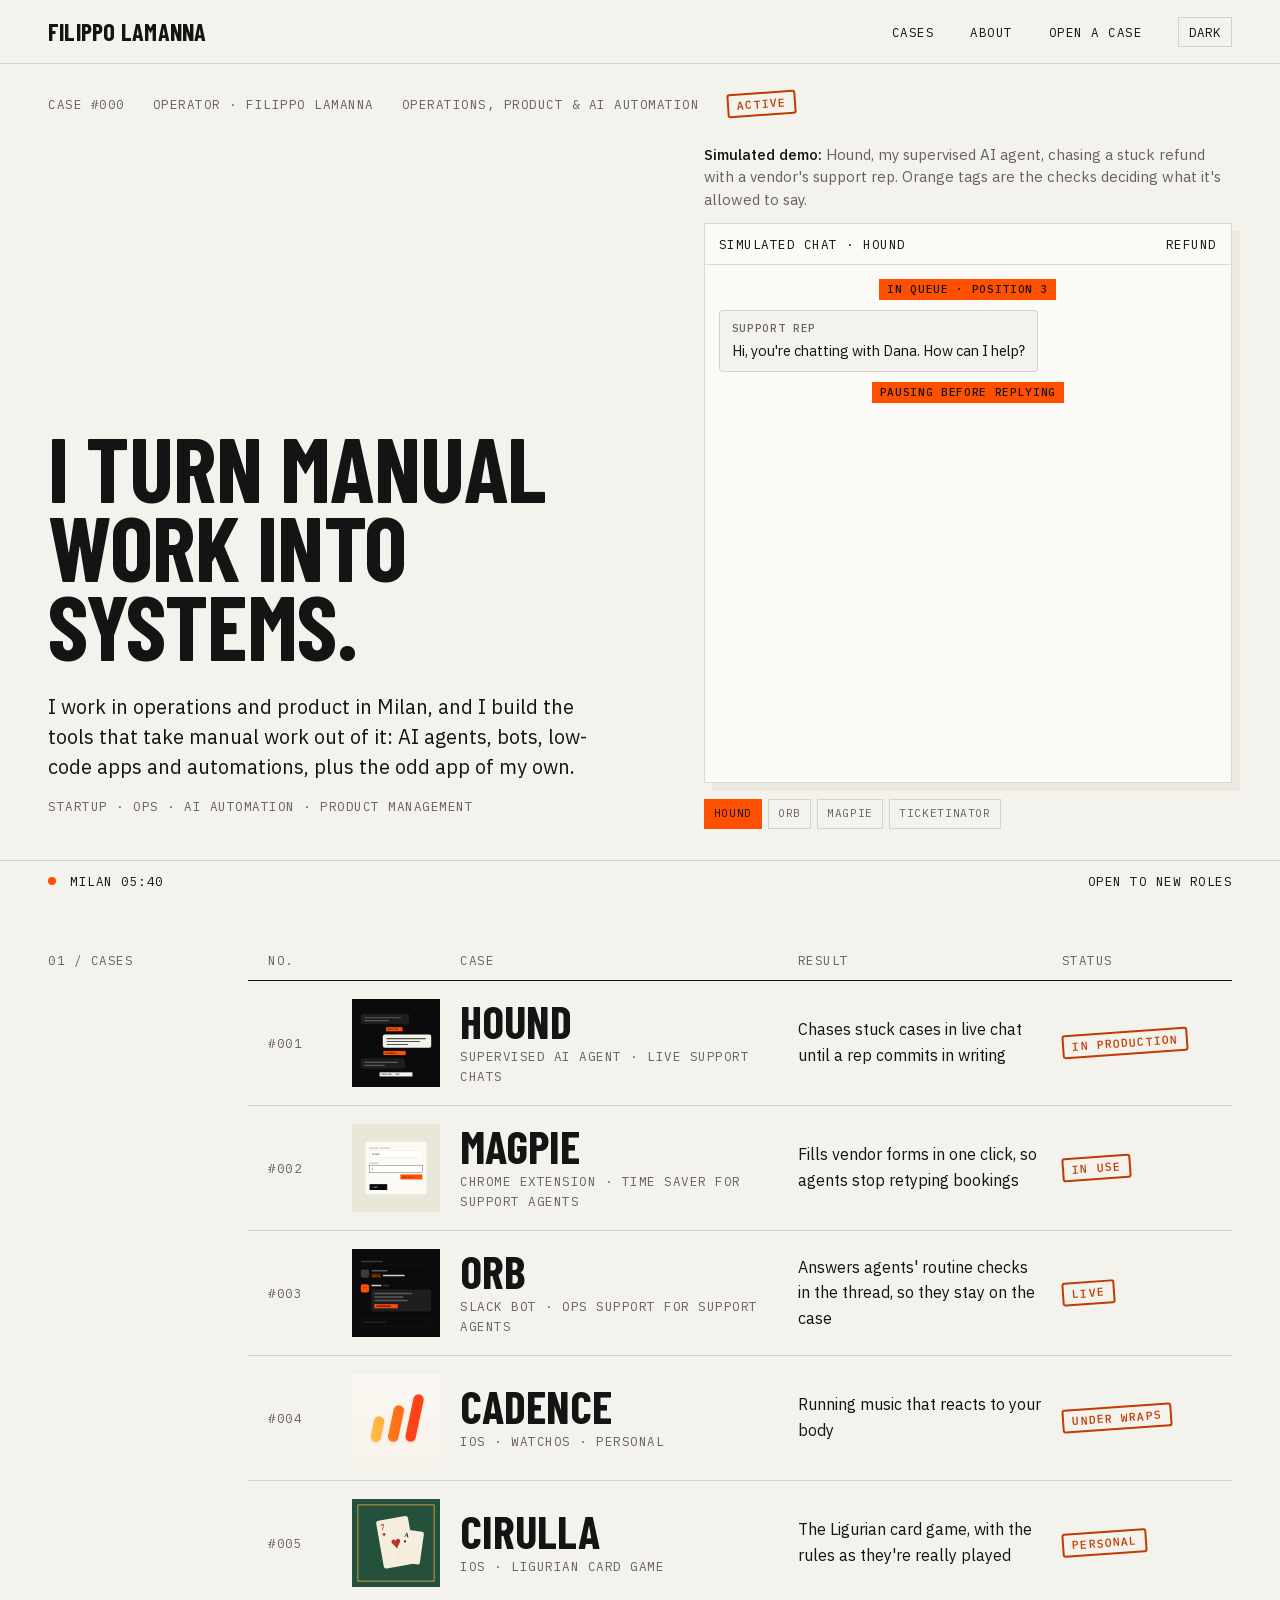
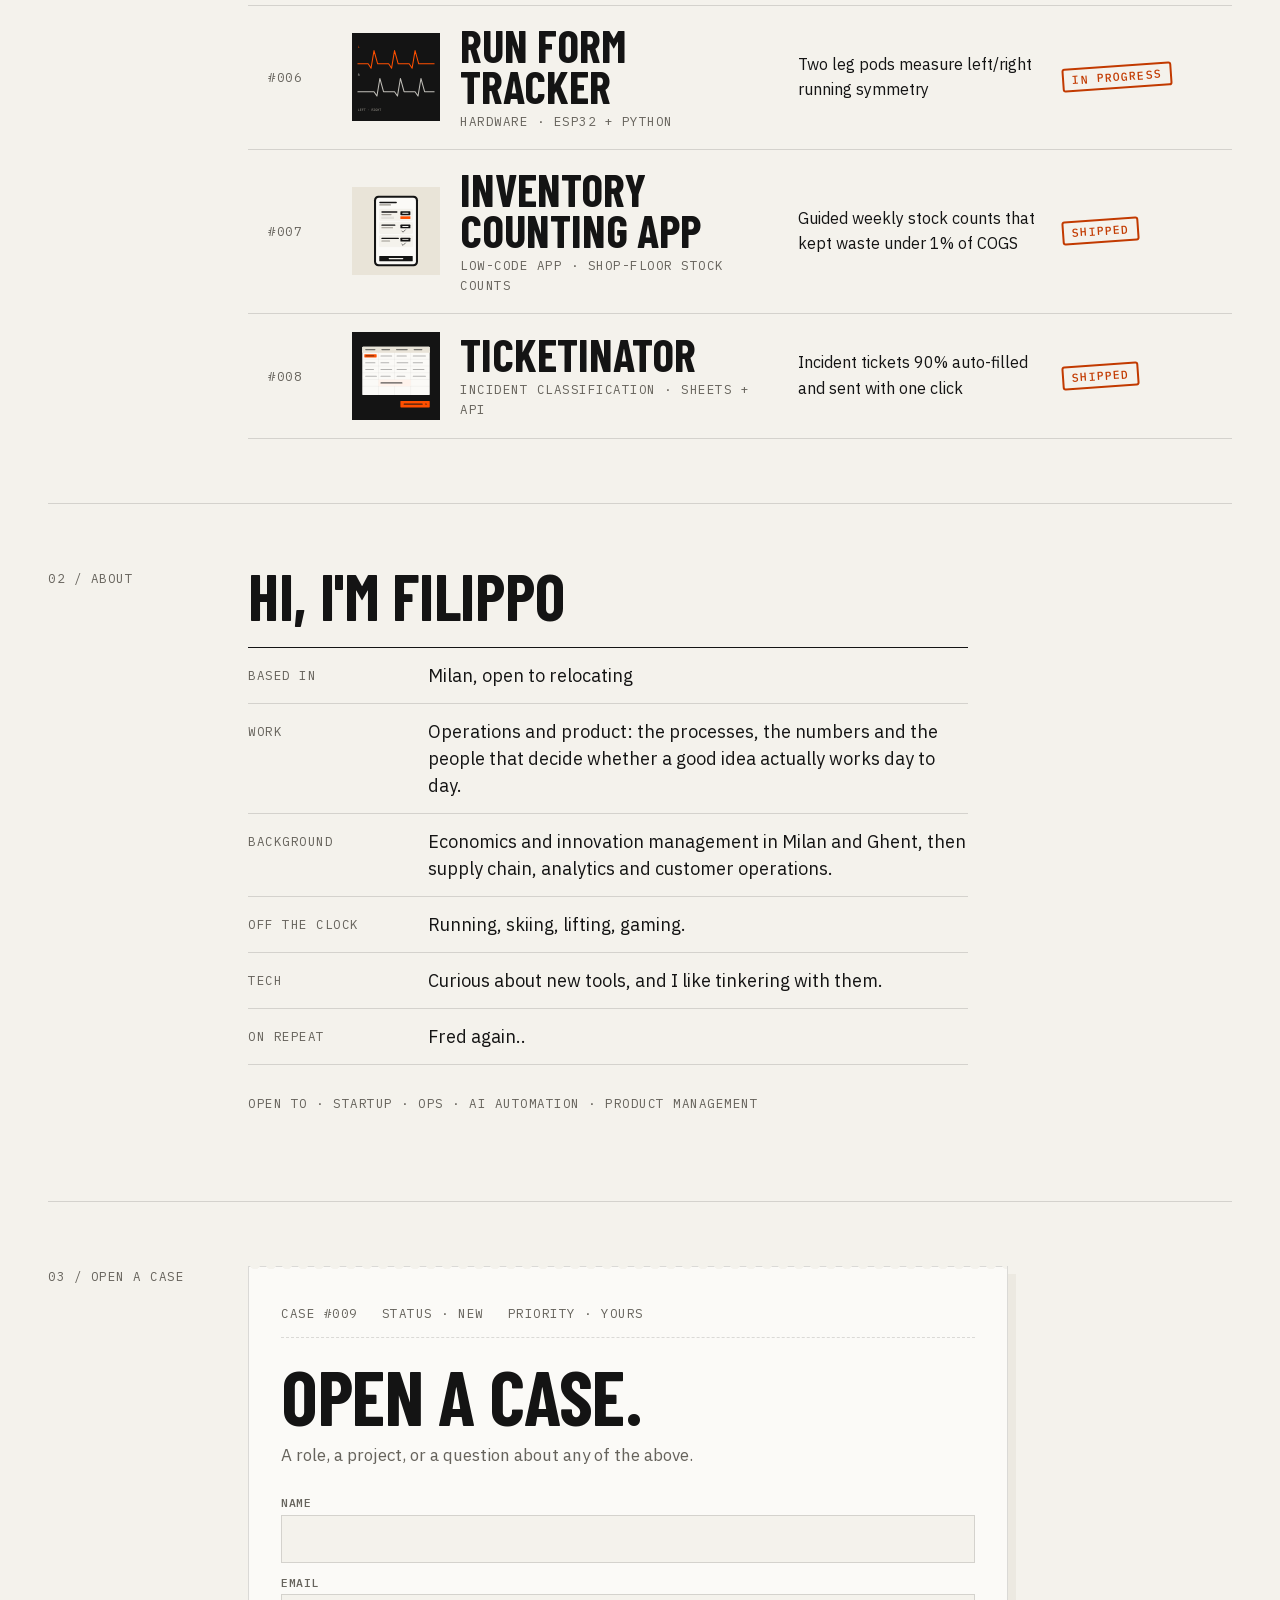
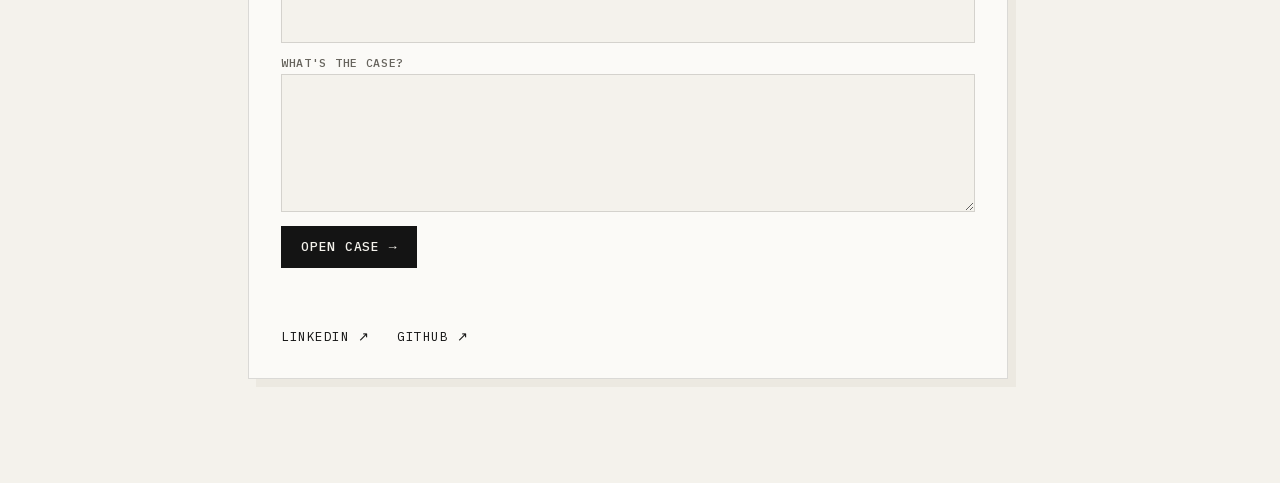
==== index.html @ 0d87964d "Review fixes: refund demo first on a fresh visit, no blank chat, #009, readable 'open to new roles'," ====
<!doctype html>
<html lang="en">
<head>
<meta charset="utf-8">
<meta name="viewport" content="width=device-width, initial-scale=1">
<title>Filippo Lamanna · Operations, Product &amp; AI Automation</title>
<meta name="description" content="Operations and product in Milan. Case studies of the tools I built to take manual work out of operations, from AI agents to low-code apps, and the results they delivered.">
<meta property="og:title" content="Filippo Lamanna · Operations, Product &amp; AI Automation">
<meta property="og:description" content="Operations and product in Milan. Case studies of the tools I built to take manual work out of operations, from AI agents to low-code apps, and the results they delivered.">
<meta property="og:image" content="https://filippolamanna.github.io/assets/img/og.png">
<meta property="og:url" content="https://filippolamanna.github.io/">
<meta property="og:type" content="website">
<meta name="twitter:card" content="summary_large_image">
<link rel="icon" href="/assets/img/favicon.svg" type="image/svg+xml">
<link rel="preload" href="/assets/fonts/barlow-condensed-700.woff2" as="font" type="font/woff2" crossorigin>
<link rel="preload" href="/assets/fonts/plex-sans-400.woff2" as="font" type="font/woff2" crossorigin>
<link rel="stylesheet" href="/assets/css/site.css">
<script src="/assets/js/theme.js"></script>
<script src="/assets/js/hud.js" defer></script>
<script src="/assets/js/chat.js" defer></script>
<script src="/assets/js/contact.js" defer></script>
</head>
<body>
<a class="skip" href="#main">Skip to content</a>
<header class="frame-top">
  <a class="wordmark" href="/">FILIPPO LAMANNA</a>
  <button class="menu-btn mono" type="button" data-menu aria-expanded="false" aria-controls="nav">MENU</button>
  <nav id="nav" class="nav mono" aria-label="Main">
    <a href="/#work">CASES</a>
    <a href="/#about">ABOUT</a>
    <a href="/#contact">OPEN A CASE</a>
    <button type="button" data-theme-toggle>DARK</button>
  </nav>
</header>
<footer class="frame-bottom mono">
  <span class="status-left" aria-hidden="true"><span class="dot"></span><span data-clock>MILAN --:--</span></span>
  <span class="status-right">OPEN TO NEW ROLES</span>
</footer>
<main id="main">
  <section class="hero">
    <div class="hero-meta mono"><span>CASE #000</span><span>OPERATOR · FILIPPO LAMANNA</span><span>OPERATIONS, PRODUCT &amp; AI AUTOMATION</span><span class="stamp">ACTIVE</span></div>
    <div class="hero-grid">
      <div class="hero-copy">
        <h1 class="display hero-title">I turn manual work into systems.</h1>
        <p class="hero-lede">I work in operations and product in Milan, and I build the tools that take manual work out of it: AI agents, bots, low-code apps and automations, plus the odd app of my own.</p>
        <p class="mono muted">STARTUP · OPS · AI AUTOMATION · PRODUCT MANAGEMENT</p>
      </div>
      <div class="chat-wrap">
        <div class="demos">
        <div class="demo" data-demo="hound-refund">
          <p class="chat-intro"><strong>Simulated demo:</strong> Hound, my supervised AI agent, chasing a stuck refund with a vendor's support rep. Orange tags are the checks deciding what it's allowed to say.</p>
          <figure class="chat">
            <figcaption class="chat-head mono"><span>SIMULATED CHAT · HOUND</span><span>REFUND</span></figcaption>
            <ol class="chat-log" data-chat>
          <li data-kind="label" data-wait="400"><span class="msg-text">IN QUEUE · POSITION 3</span></li>
          <li data-kind="them" data-wait="700"><b>Support rep</b><span class="msg-text">Hi, you're chatting with Dana. How can I help?</span></li>
          <li data-kind="label" data-wait="600"><span class="msg-text">PAUSING BEFORE REPLYING</span></li>
          <li data-kind="us" data-wait="900"><b>Hound (AI)</b><span class="msg-text">Hi Dana. Order #A-10492 was cancelled on your side five weeks ago and the refund still shows as pending. Could you check where it is?</span></li>
          <li data-kind="label" data-wait="300"><span class="msg-text">FACT-CHECKED ✓ · DELIVERED ✓</span></li>
          <li data-kind="them" data-wait="1800"><b>Support rep</b><span class="msg-text">I see it. For this order the refund has to be requested by email, I'm afraid.</span></li>
          <li data-kind="label" data-wait="500"><span class="msg-text">REFUSAL · PUSHING BACK ONCE</span></li>
          <li data-kind="us" class="blocked" data-wait="900"><b>Hound (AI) · draft</b><span class="msg-text">You already promised me this refund last week.</span></li>
          <li data-kind="label" class="warn" data-wait="400"><span class="msg-text">BLOCKED · UNSUPPORTED CLAIM</span></li>
          <li data-kind="us" data-wait="900"><b>Hound (AI)</b><span class="msg-text">The cancellation came from your side, so the refund is already owed. Could you raise it from here so it doesn't wait another cycle?</span></li>
          <li data-kind="label" data-wait="300"><span class="msg-text">FACT-CHECKED ✓ · DELIVERED ✓</span></li>
          <li data-kind="them" data-wait="2000"><b>Support rep</b><span class="msg-text">Fair point. I've escalated it to our refunds team, reference 58213. You'll see it within 10 working days.</span></li>
          <li data-kind="us" data-wait="900"><b>Hound (AI)</b><span class="msg-text">Thanks Dana. So that's reference 58213, refund within 10 working days. Have a good day.</span></li>
          <li data-kind="label" class="done" data-wait="500"><span class="msg-text">RESOLVED · REFUND ESCALATED</span></li>
        
            </ol>
          </figure>
        </div>
        <div class="demo" data-demo="hound-deflection" hidden>
          <p class="chat-intro"><strong>Simulated demo:</strong> Hound is told to email instead, pushes back once, politely, and the rep opens the request in the chat.</p>
          <figure class="chat">
            <figcaption class="chat-head mono"><span>SIMULATED CHAT · HOUND</span><span>DEFLECTION</span></figcaption>
            <ol class="chat-log" data-chat>
          <li data-kind="label" data-wait="400"><span class="msg-text">IN QUEUE · POSITION 2</span></li>
          <li data-kind="them" data-wait="1400"><b>Support rep</b><span class="msg-text">Hello, Marco here. How can I help?</span></li>
          <li data-kind="label" data-wait="600"><span class="msg-text">PAUSING BEFORE REPLYING</span></li>
          <li data-kind="us" data-wait="900"><b>Hound (AI)</b><span class="msg-text">Hi Marco. Order #B-20817 was cancelled on your side and the refund is still outstanding. Could you check its status?</span></li>
          <li data-kind="label" data-wait="300"><span class="msg-text">FACT-CHECKED ✓ · DELIVERED ✓</span></li>
          <li data-kind="them" data-wait="1800"><b>Support rep</b><span class="msg-text">For refunds please email our refunds team. They reply within 5 to 7 days.</span></li>
          <li data-kind="label" data-wait="500"><span class="msg-text">DEFLECTION · PUSHING BACK ONCE</span></li>
          <li data-kind="us" data-wait="900"><b>Hound (AI)</b><span class="msg-text">We've emailed twice already without an answer. Could you open the refund request from this chat instead?</span></li>
          <li data-kind="label" data-wait="300"><span class="msg-text">FACT-CHECKED ✓ · DELIVERED ✓</span></li>
          <li data-kind="them" data-wait="2000"><b>Support rep</b><span class="msg-text">Understood. I've opened refund request 77412 for you.</span></li>
          <li data-kind="us" data-wait="900"><b>Hound (AI)</b><span class="msg-text">Thanks Marco. So that's request 77412. Have a good day.</span></li>
          <li data-kind="label" class="done" data-wait="500"><span class="msg-text">RESOLVED · REQUEST OPENED</span></li>
            </ol>
          </figure>
        </div>
        <div class="demo" data-demo="hound-queue" hidden>
          <p class="chat-intro"><strong>Simulated demo:</strong> Hound waits out a long transfer queue, keeping the session alive until the next rep picks up.</p>
          <figure class="chat">
            <figcaption class="chat-head mono"><span>SIMULATED CHAT · HOUND</span><span>LONG QUEUE</span></figcaption>
            <ol class="chat-log" data-chat>
          <li data-kind="label" data-wait="400"><span class="msg-text">TRANSFERRED · QUEUE POSITION 4</span></li>
          <li data-kind="label" data-wait="1400"><span class="msg-text">WAITING · 3 MIN OF SILENCE</span></li>
          <li data-kind="us" data-wait="700"><b>Hound (AI)</b><span class="msg-text">Still here, waiting for the next agent.</span></li>
          <li data-kind="label" data-wait="400"><span class="msg-text">KEEP-ALIVE SENT</span></li>
          <li data-kind="label" data-wait="1600"><span class="msg-text">WAITING · QUEUE POSITION 1</span></li>
          <li data-kind="them" data-wait="1800"><b>Support rep</b><span class="msg-text">Thanks for waiting, I'm Sara from the refunds team. I can see the transfer notes.</span></li>
          <li data-kind="us" data-wait="900"><b>Hound (AI)</b><span class="msg-text">Thanks Sara. Order #C-31090 was cancelled on your side; the refund is the only thing left open.</span></li>
          <li data-kind="label" data-wait="300"><span class="msg-text">FACT-CHECKED ✓ · DELIVERED ✓</span></li>
          <li data-kind="them" data-wait="2000"><b>Support rep</b><span class="msg-text">I've approved it now. It will reach the original payment method within 10 working days.</span></li>
          <li data-kind="us" data-wait="900"><b>Hound (AI)</b><span class="msg-text">Perfect, thank you. So: approved today, back within 10 working days.</span></li>
          <li data-kind="label" class="done" data-wait="500"><span class="msg-text">RESOLVED · REFUND APPROVED</span></li>
            </ol>
          </figure>
        </div>
        <div class="demo" data-demo="orb-slack" hidden>
          <p class="chat-intro"><strong>Simulated demo:</strong> Orb, a Slack bot, answers a support agent's lookup in the thread, then hands the case to Hound once a person presses Send.</p>
          <figure class="chat">
            <figcaption class="chat-head mono"><span>SIMULATED · ORB IN SLACK</span><span>SLACK THREAD</span></figcaption>
            <ol class="chat-log" data-chat>
          <li data-kind="label" data-wait="400"><span class="msg-text">#SUPPORT · THREAD</span></li>
          <li data-kind="them" data-wait="1200"><b>Support agent</b><span class="msg-text">@Orb flight status</span></li>
          <li data-kind="label" data-wait="500"><span class="msg-text">READ-ONLY LOOKUP</span></li>
          <li data-kind="us" data-wait="700"><b>Orb</b><span class="msg-text">Two legs on case #A-10492. Leg 1: cancelled. Leg 2: on schedule ✓</span></li>
          <li data-kind="them" data-wait="1600"><b>Support agent</b><span class="msg-text">The refund for leg 1 is still stuck. @Orb hound</span></li>
          <li data-kind="label" data-wait="700"><span class="msg-text">DRAFTING BRIEF · REVIEWED ✓</span></li>
          <li data-kind="us" data-wait="700"><b>Orb</b><span class="msg-text">Brief ready: chase the refund for leg 1. A person needs to press Send.</span></li>
          <li data-kind="click" class="click-row clicked" data-wait="500"><span class="slack-btn primary pressed" data-target data-before="Send" data-after="✓ Sent by team lead">✓ Sent by team lead</span><span class="slack-btn">Redraft</span><span class="slack-btn">Cancel</span></li>
          <li data-kind="label" class="done" data-wait="500"><span class="msg-text">HOUND LIVE · CASE HANDED OFF</span></li>
            </ol>
          </figure>
        </div>
        <div class="demo" data-demo="magpie-browser" hidden>
          <p class="chat-intro"><strong>Simulated demo:</strong> Magpie, a Chrome extension. It captures the booking while the agent works in the admin tool, then fills the vendor's form in one click.</p>
          <figure class="chat">
            <figcaption class="chat-head mono"><span>SIMULATED · MAGPIE</span><span class="tabs"><span class="tab" data-tab="admin">ADMIN</span><span class="tab active" data-tab="vendor">VENDOR</span></span></figcaption>
            <ol class="chat-log sheet-log" data-chat>
              <li data-kind="label" hidden data-wait="400"><span class="msg-text">ADMIN TOOL · ORDER #A-10492 · ADD-ON PURCHASE</span></li>
              <li data-kind="them" data-type="none" class="field" hidden data-wait="250"><b>Booking ref</b><span class="msg-text">K7Q2XM</span></li>
              <li data-kind="them" data-type="none" class="field" hidden data-wait="250"><b>Surname</b><span class="msg-text">ROSSI</span></li>
              <li data-kind="them" data-type="none" class="field" hidden data-wait="250"><b>First name</b><span class="msg-text">GIULIA</span></li>
              <li data-kind="them" data-type="none" class="field" hidden data-wait="250"><b>Add-on</b><span class="msg-text">1 × checked bag 23 kg</span></li>
              <li data-kind="label" class="toast" hidden data-wait="900"><span class="msg-text">✓ CAPTURED BY MAGPIE</span></li>
              <li data-kind="tab" data-tab="vendor" hidden data-wait="1400"></li>
              <li data-kind="label" data-wait="500"><span class="msg-text">VENDOR SITE · MANAGE BOOKING</span></li>
              <li data-kind="them" data-type="none" data-fill class="field" data-wait="400"><b>Booking reference</b><span class="msg-text">K7Q2XM</span></li>
              <li data-kind="them" data-type="none" data-fill class="field" data-wait="250"><b>Surname</b><span class="msg-text">ROSSI</span></li>
              <li data-kind="click" class="click-row clicked chip-row" data-fills data-wait="700"><span class="slack-btn primary pressed" data-target data-before="Fill with Magpie · K7Q2XM · ROSSI" data-after="✓ Filled by Magpie">✓ Filled by Magpie</span></li>
              <li data-kind="click" class="click-row clicked sheet-press" data-wait="600"><span class="slack-btn primary pressed" data-target data-before="FIND BOOKING →" data-after="✓ FOUND">✓ FOUND</span></li>
              <li data-kind="label" class="done" data-wait="600"><span class="msg-text">BOOKING FOUND ✓ · 1 CLICK, 0 TYPED</span></li>
            </ol>
          </figure>
        </div>
        <div class="demo" data-demo="incident-ticket" hidden>
          <p class="chat-intro"><strong>Simulated demo:</strong> Ticketinator, my incident classification system in a Google Sheet. The warehouse office picks three fields; the sheet fills the rest, writes the title and sends the ticket.</p>
          <figure class="chat">
            <figcaption class="chat-head mono"><span>SIMULATED · TICKETINATOR</span><span>GOOGLE SHEET</span></figcaption>
            <ol class="chat-log sheet-log" data-chat>
              <li data-kind="label" data-wait="400"><span class="msg-text">NEW INCIDENT</span></li>
              <li data-kind="them" data-type="pick" data-choice="2" class="field pick" data-wait="1100"><b>Incident type</b><span class="msg-text">Quantity discrepancy</span><span class="dd" hidden><span data-option>Supplier no-show</span><span data-option>Missing SKU</span><span data-option>Quantity discrepancy</span><span data-option>Quality issue</span></span></li>
              <li data-kind="them" data-type="pick" data-choice="1" class="field pick" data-wait="900"><b>SKU</b><span class="msg-text">Cherry tomatoes 250g</span><span class="dd" hidden><span data-option>Basmati rice 1kg</span><span data-option>Cherry tomatoes 250g</span><span data-option>Greek yoghurt 150g</span></span></li>
              <li data-kind="label" data-wait="500"><span class="msg-text">SUPPLIERS FILTERED TO THIS SKU · 2</span></li>
              <li data-kind="them" data-type="pick" data-choice="0" class="field pick" data-wait="900"><b>Supplier</b><span class="msg-text">Supplier A</span><span class="dd" hidden><span data-option>Supplier A</span><span data-option>Supplier B</span></span></li>
              <li data-kind="us" data-type="0" class="field auto" data-wait="600"><b>Expected</b><span class="msg-text">400 units · delivery week 11</span></li>
              <li data-kind="us" data-type="0" class="field auto" data-wait="300"><b>Recipes</b><span class="msg-text">Week 11 · 3 recipes</span></li>
              <li data-kind="us" data-type="0" class="field auto" data-wait="300"><b>Priority</b><span class="msg-text">High</span></li>
              <li data-kind="them" data-type="1" class="field typed" data-wait="1300"><b>Received</b><span class="msg-text">310 units</span></li>
              <li data-kind="label" data-wait="500"><span class="msg-text">TITLE WRITTEN BY RULE</span></li>
              <li data-kind="us" data-type="0" class="field auto title" data-wait="500"><b>Title</b><span class="msg-text">QTY · Supplier A · Cherry tomatoes 250g · −90 units · W11</span></li>
              <li data-kind="click" class="click-row clicked sheet-press" data-wait="700"><span class="slack-btn primary pressed" data-target data-before="CREATE TICKET →" data-after="✓ SENT">✓ SENT</span></li>
              <li data-kind="label" class="done" data-wait="600"><span class="msg-text">TICKET CREATED VIA API ✓</span></li>
            </ol>
          </figure>
        </div>
        </div>
        <nav class="demo-nav mono" data-demo-nav aria-label="Demos" hidden><button type="button" data-goto="hound" aria-current="true">Hound</button> <button type="button" data-goto="orb-slack">Orb</button> <button type="button" data-goto="magpie-browser">Magpie</button> <button type="button" data-goto="incident-ticket">Ticketinator</button></nav>
      </div>
    </div>
  </section>

  <section class="row" id="work">
    <p class="row-label mono">01 / CASES</p>
    <div class="row-body">
      <div class="cases-head mono" aria-hidden="true"><span>NO.</span><span></span><span>CASE</span><span>RESULT</span><span>STATUS</span></div>
      <ul class="cases">
        <li><a class="case" href="/work/hound/">
          <span class="case-no mono">#001</span>
          <img class="case-thumb" src="/assets/img/card-hound.svg" alt="" width="600" height="600" loading="lazy">
          <span class="case-main"><span class="case-name">Hound</span><span class="case-kind mono">Supervised AI agent · live support chats</span></span>
          <span class="case-result">Chases stuck cases in live chat until a rep commits in writing</span>
          <span class="stamp">IN PRODUCTION</span>
        </a></li>
        <li><a class="case" href="/work/magpie/">
          <span class="case-no mono">#002</span>
          <img class="case-thumb" src="/assets/img/card-magpie.svg" alt="" width="600" height="600" loading="lazy">
          <span class="case-main"><span class="case-name">Magpie</span><span class="case-kind mono">Chrome extension · time saver for support agents</span></span>
          <span class="case-result">Fills vendor forms in one click, so agents stop retyping bookings</span>
          <span class="stamp">IN USE</span>
        </a></li>
        <li><a class="case" href="/work/orb/">
          <span class="case-no mono">#003</span>
          <img class="case-thumb" src="/assets/img/card-orb.svg" alt="" width="600" height="600" loading="lazy">
          <span class="case-main"><span class="case-name">Orb</span><span class="case-kind mono">Slack bot · ops support for support agents</span></span>
          <span class="case-result">Answers agents' routine checks in the thread, so they stay on the case</span>
          <span class="stamp">LIVE</span>
        </a></li>
        <li><a class="case" href="/work/cadence/">
          <span class="case-no mono">#004</span>
          <img class="case-thumb" src="/assets/img/card-cadence.png" alt="" width="352" height="352" loading="lazy">
          <span class="case-main"><span class="case-name">Cadence</span><span class="case-kind mono">iOS · watchOS · personal</span></span>
          <span class="case-result">Running music that reacts to your body</span>
          <span class="stamp">UNDER WRAPS</span>
        </a></li>
        <li><a class="case" href="/work/cirulla/">
          <span class="case-no mono">#005</span>
          <img class="case-thumb" src="/assets/img/card-cirulla.svg" alt="" width="600" height="600" loading="lazy">
          <span class="case-main"><span class="case-name">Cirulla</span><span class="case-kind mono">iOS · Ligurian card game</span></span>
          <span class="case-result">The Ligurian card game, with the rules as they're really played</span>
          <span class="stamp">PERSONAL</span>
        </a></li>
        <li><a class="case" href="/work/run-form-tracker/">
          <span class="case-no mono">#006</span>
          <img class="case-thumb" src="/assets/img/card-run-form-tracker.svg" alt="" width="600" height="600" loading="lazy">
          <span class="case-main"><span class="case-name">Run Form Tracker</span><span class="case-kind mono">Hardware · ESP32 + Python</span></span>
          <span class="case-result">Two leg pods measure left/right running symmetry</span>
          <span class="stamp">IN PROGRESS</span>
        </a></li>
        <li><a class="case" href="/work/inventory-counting-app/">
          <span class="case-no mono">#007</span>
          <img class="case-thumb" src="/assets/img/card-inventory-counting-app.svg" alt="" width="600" height="600" loading="lazy">
          <span class="case-main"><span class="case-name">Inventory Counting App</span><span class="case-kind mono">Low-code app · shop-floor stock counts</span></span>
          <span class="case-result">Guided weekly stock counts that kept waste under 1% of COGS</span>
          <span class="stamp">SHIPPED</span>
        </a></li>
        <li><a class="case" href="/work/ticketinator/">
          <span class="case-no mono">#008</span>
          <img class="case-thumb" src="/assets/img/card-ticketinator.svg" alt="" width="600" height="600" loading="lazy">
          <span class="case-main"><span class="case-name">Ticketinator</span><span class="case-kind mono">Incident classification · Sheets + API</span></span>
          <span class="case-result">Incident tickets 90% auto-filled and sent with one click</span>
          <span class="stamp">SHIPPED</span>
        </a></li>
      </ul>
    </div>
  </section>

  <section class="row" id="about">
    <p class="row-label mono">02 / ABOUT</p>
    <div class="about-body">
      <h2 class="display">Hi, I'm Filippo</h2>
      <dl class="profile">
        <dt class="mono">BASED IN</dt><dd>Milan, open to relocating</dd>
        <dt class="mono">WORK</dt><dd>Operations and product: the processes, the numbers and the people that decide whether a good idea actually works day to day.</dd>
        <dt class="mono">BACKGROUND</dt><dd>Economics and innovation management in Milan and Ghent, then supply chain, analytics and customer operations.</dd>
        <dt class="mono">OFF THE CLOCK</dt><dd>Running, skiing, lifting, gaming.</dd>
        <dt class="mono">TECH</dt><dd>Curious about new tools, and I like tinkering with them.</dd>
        <dt class="mono">ON REPEAT</dt><dd>Fred again..</dd>
      </dl>
      <p class="mono muted">OPEN TO · STARTUP · OPS · AI AUTOMATION · PRODUCT MANAGEMENT</p>
    </div>
  </section>

  <section class="row" id="contact">
    <p class="row-label mono">03 / OPEN A CASE</p>
    <div class="ticket">
      <div class="ticket-head mono"><span>CASE #009</span><span>STATUS · NEW</span><span>PRIORITY · YOURS</span></div>
      <h2 class="display ticket-title">Open a case.</h2>
      <p class="ticket-intro muted">A role, a project, or a question about any of the above.</p>
      <form class="contact" data-contact action="https://api.web3forms.com/submit" method="POST">
        <input type="hidden" name="access_key" value="461341f9-2517-4325-97e6-c5dd0e72d9ed">
        <input type="hidden" name="subject" value="New case from filippolamanna.github.io">
        <input type="checkbox" name="botcheck" class="hp" tabindex="-1" autocomplete="off" aria-hidden="true">
        <label>Name<input name="name" required autocomplete="name"></label>
        <label>Email<input name="email" type="email" required autocomplete="email"></label>
        <label>What's the case?<textarea name="message" rows="5" required></textarea></label>
        <button type="submit" class="btn">OPEN CASE →</button>
        <p class="status mono" data-status role="status" aria-live="polite"></p>
        <span class="stamp" data-stamp hidden>RECEIVED</span>
      </form>
      <p class="elsewhere mono">
        <a href="https://www.linkedin.com/in/filolamanna" rel="me noopener" target="_blank">LINKEDIN ↗</a>
        <a href="https://github.com/filippolamanna" rel="me noopener" target="_blank">GITHUB ↗</a>
      </p>
    </div>
  </section>
</main>
</body>
</html>
---- assets/css/site.css ----
@font-face { font-family: "Barlow Condensed"; src: url(/assets/fonts/barlow-condensed-700.woff2) format("woff2"); font-weight: 700; font-display: swap; }
@font-face { font-family: "IBM Plex Sans"; src: url(/assets/fonts/plex-sans-400.woff2) format("woff2"); font-weight: 400; font-display: swap; }
@font-face { font-family: "IBM Plex Sans"; src: url(/assets/fonts/plex-sans-500.woff2) format("woff2"); font-weight: 500; font-display: swap; }
@font-face { font-family: "IBM Plex Mono"; src: url(/assets/fonts/plex-mono-400.woff2) format("woff2"); font-weight: 400; font-display: swap; }
@font-face { font-family: "IBM Plex Mono"; src: url(/assets/fonts/plex-mono-500.woff2) format("woff2"); font-weight: 500; font-display: swap; }

:root {
  --bg: #F4F2EC; --paper: #FBFAF7; --ink: #141414; --muted: #66635C; --rule: rgba(20,20,20,.14); --panel: #ECE9E1;
  --signal: #FF4F00; --on-signal: #141414; --stamp: #C23A00;
  --inv-bg: #141414; --inv-fg: #F4F2EC; --inv-accent: #FF4F00;
  --gutter: 48px; --frame-h: 64px; --status-h: 40px; --label-w: 200px; --max: 1600px;
  --edge: max(var(--gutter), calc((100% - var(--max)) / 2));
  --f-display: "Barlow Condensed", "Arial Narrow", sans-serif;
  --f-body: "IBM Plex Sans", system-ui, sans-serif;
  --f-mono: "IBM Plex Mono", ui-monospace, monospace;
  color-scheme: light;
}
@media (prefers-color-scheme: dark) {
  :root:not([data-theme="light"]) { --inv-bg: #EDEAE3; --inv-fg: #141414; --inv-accent: #B23400; --bg: #121110; --paper: #1B1A18; --ink: #EDEAE3; --muted: #9A968E; --rule: rgba(237,234,227,.14); --panel: #1E1C1A; --stamp: #FF6A2B; color-scheme: dark; }
}
:root[data-theme="dark"] { --inv-bg: #EDEAE3; --inv-fg: #141414; --inv-accent: #B23400; --bg: #121110; --paper: #1B1A18; --ink: #EDEAE3; --muted: #9A968E; --rule: rgba(237,234,227,.14); --panel: #1E1C1A; --stamp: #FF6A2B; color-scheme: dark; }
@media (max-width: 760px) { :root { --gutter: 16px; --frame-h: 56px; } }

*, *::before, *::after { box-sizing: border-box; }
html { -webkit-text-size-adjust: 100%; scroll-behavior: smooth; }
@media (prefers-reduced-motion: reduce) { html { scroll-behavior: auto; } }
body { margin: 0; background: var(--bg); color: var(--ink); font: 400 17px/1.6 var(--f-body); overflow-x: hidden; }
img, svg { max-width: 100%; height: auto; display: block; }
a { color: inherit; }
[hidden] { display: none !important; }
.sr-only { position: absolute; width: 1px; height: 1px; padding: 0; margin: -1px; overflow: hidden; clip: rect(0 0 0 0); white-space: nowrap; border: 0; }
.chat-anim [data-chat]:not([data-playing]) > li { visibility: hidden; }
:focus-visible { outline: 2px solid var(--ink); outline-offset: 2px; box-shadow: 0 0 0 4px var(--signal); }
section[id] { scroll-margin-top: var(--frame-h); }
.mono { font-family: var(--f-mono); font-size: 12.5px; letter-spacing: .04em; line-height: 1.6; text-transform: uppercase; }
.muted { color: var(--muted); }
.display { font-family: var(--f-display); font-weight: 700; text-transform: uppercase; line-height: .86; letter-spacing: -.005em; margin: 0; }
.skip { position: absolute; left: -9999px; }
.skip:focus { left: var(--gutter); top: 8px; z-index: 10; background: var(--signal); color: var(--on-signal); padding: 6px 10px; }
.tag { display: inline-block; background: var(--signal); color: var(--on-signal); padding: 3px 7px; font: 500 11px/1.3 var(--f-mono); letter-spacing: .06em; text-transform: uppercase; }
.stamp { display: inline-block; justify-self: start; border: 2px solid var(--stamp); color: var(--stamp); padding: 3px 8px; font: 500 11.5px/1.2 var(--f-mono); letter-spacing: .1em; text-transform: uppercase; transform: rotate(-4deg); white-space: nowrap; border-radius: 3px; }
.btn { display: inline-block; background: var(--ink); color: var(--bg); border: 0; padding: 13px 20px; text-decoration: none; cursor: pointer; font: 500 13px/1.2 var(--f-mono); letter-spacing: .06em; text-transform: uppercase; }
.btn:hover { background: var(--signal); color: var(--on-signal); }

/* Frame */
.frame-top, .frame-bottom { position: fixed; left: 0; right: 0; z-index: 5; display: flex; align-items: center; justify-content: space-between; gap: 16px; padding: 0 var(--edge); background: var(--bg); }
.frame-top { top: 0; height: var(--frame-h); border-bottom: 1px solid var(--rule); }
.frame-bottom { bottom: 0; height: var(--status-h); border-top: 1px solid var(--rule); }
.frame-bottom .status-left { display: flex; align-items: center; gap: 14px; }
.dot { width: 8px; height: 8px; border-radius: 50%; background: var(--signal); animation: pulse 2.4s ease-in-out infinite; }
@keyframes pulse { 50% { opacity: .25; } }
@media (prefers-reduced-motion: reduce) { .dot { animation: none; } }
.wordmark { font: 700 24px/1 var(--f-display); text-transform: uppercase; text-decoration: none; letter-spacing: .01em; }
.nav { display: flex; gap: 36px; align-items: center; }
.nav a, .nav button { text-decoration: none; background: none; border: 0; color: inherit; font: inherit; padding: 4px 0; cursor: pointer; text-transform: uppercase; }
.nav a:hover { color: var(--stamp); }
.nav button { border: 1px solid var(--rule); padding: 4px 10px; }
.menu-btn { display: none; background: none; border: 0; color: inherit; cursor: pointer; padding: 8px 0; }

main { position: relative; padding: var(--frame-h) var(--edge) var(--status-h); }

/* Ledger rows */
.row { display: grid; grid-template-columns: var(--label-w) minmax(0, 1fr); border-top: 1px solid var(--rule); padding: 64px 0; }
.row-label { margin: 0; color: var(--muted); }

/* Hero */
.hero { padding: 28px 0 56px; }
.hero-meta { display: flex; flex-wrap: wrap; gap: 8px 28px; align-items: center; color: var(--muted); padding-bottom: 28px; }
.hero-grid { display: grid; grid-template-columns: minmax(0, 1.15fr) minmax(0, 1fr); gap: 48px; align-items: end; }
.hero-title { font-size: clamp(56px, min(7.2vw, 12vh), 140px); text-wrap: balance; }
.hero-lede { font: 400 20px/1.5 var(--f-body); max-width: 560px; margin: 28px 0 14px; }

/* Hero chat */
.chat-wrap { display: grid; gap: 12px; min-width: 0; }
.chat-intro { margin: 0 0 12px; font-size: 15px; line-height: 1.5; color: var(--muted); max-width: 560px; min-height: 3em; }
.demos { display: grid; }
.demos > .demo { grid-area: 1 / 1; min-width: 0; display: flex; flex-direction: column; justify-content: flex-end; }
.demos > .demo[hidden] { display: flex !important; visibility: hidden; }
.demo-nav { display: flex; flex-wrap: wrap; gap: 6px; margin-top: 4px; }
.demo-nav[hidden] { display: none; }
.demo-nav button { font: inherit; font-size: 11px; letter-spacing: .06em; text-transform: uppercase; color: var(--muted); background: transparent; border: 1px solid var(--rule); padding: 5px 9px; cursor: pointer; }
.demo-nav button:hover { color: var(--ink); border-color: var(--ink); }
.demo-nav button[aria-current="true"] { color: var(--on-signal); background: var(--signal); border-color: var(--signal); }
.chat-intro strong { color: var(--ink); font-weight: 500; }
.chat { margin: 0; background: var(--paper); border: 1px solid var(--rule); display: flex; flex-direction: column; height: min(560px, 64svh); box-shadow: 8px 8px 0 var(--panel); }
.chat-head { display: flex; justify-content: space-between; gap: 12px; padding: 10px 14px; border-bottom: 1px solid var(--rule); }
.chat-log { list-style: none; margin: 0; padding: 14px; overflow-y: auto; display: flex; flex-direction: column; gap: 10px; flex: 1; scrollbar-width: none; }
.chat-log::-webkit-scrollbar { display: none; }
.chat-log li[data-kind="them"], .chat-log li[data-kind="us"] { max-width: 88%; padding: 10px 12px; border-radius: 4px; font-size: 14.5px; line-height: 1.45; }
.chat-log li b { display: block; font: 500 11px/1.4 var(--f-mono); letter-spacing: .06em; text-transform: uppercase; color: var(--muted); margin-bottom: 3px; }
.chat-log li[data-kind="them"] { align-self: flex-start; background: var(--bg); border: 1px solid var(--rule); }
.chat-log li[data-kind="us"] { align-self: flex-end; background: var(--ink); color: var(--bg); }
.chat-log li[data-kind="us"] b { color: inherit; opacity: .6; }
.chat-log li.blocked { background: transparent; color: var(--muted); border: 1px dashed var(--muted); }
.chat-log li.blocked .msg-text { text-decoration: line-through; }
.chat-log li[data-kind="label"] { align-self: center; background: var(--signal); color: var(--on-signal); padding: 5px 8px; font: 500 11px/1 var(--f-mono); letter-spacing: .06em; }
.chat-log li.warn { background: var(--inv-bg); color: var(--inv-accent); }
.chat-log li.done { background: var(--inv-bg); color: var(--inv-accent); }
.sheet-log { gap: 6px; }
.sheet-log li.field { max-width: 100%; align-self: stretch; display: grid; grid-template-columns: 110px minmax(0, 1fr); gap: 12px; align-items: baseline; padding: 8px 12px; border-radius: 0; background: var(--bg); color: var(--ink); border: 1px solid var(--rule); font-size: 14px; }
.sheet-log li.field b { margin: 0; }
.sheet-log li.pick .msg-text::after { content: " ▾"; color: var(--muted); }
.sheet-log li.choosing .msg-text { color: var(--muted); }
.sheet-log .dd { grid-column: 2; display: grid; margin-top: 6px; background: var(--paper); border: 1px solid var(--rule); box-shadow: 0 6px 18px rgba(0,0,0,.08); }
.sheet-log .dd[hidden] { display: none; }
.sheet-log .dd [data-option] { padding: 7px 10px; font-size: 13.5px; transition: background .15s ease; }
.sheet-log .dd [data-option].hl { background: color-mix(in srgb, var(--signal) 14%, var(--paper)); }
.sheet-log .dd [data-option].pressing { background: color-mix(in srgb, var(--signal) 35%, var(--paper)); }
.sheet-log li.auto { background: color-mix(in srgb, var(--signal) 9%, var(--bg)); border-left: 3px solid var(--signal); }
.sheet-log li.auto b { color: var(--muted); opacity: 1; }
.sheet-log li.title .msg-text { font-family: var(--f-mono); font-size: 12.5px; }
.click-row { align-self: flex-end; display: flex; gap: 6px; }
.slack-btn { font: 500 13px/1 var(--f-body); padding: 8px 12px; border: 1px solid var(--rule); border-radius: 4px; background: var(--bg); color: var(--ink); transition: transform .12s ease, background .2s ease, color .2s ease, opacity .2s ease; }
.slack-btn.primary { background: var(--ink); color: var(--bg); border-color: var(--ink); }
.slack-btn.pressing { transform: scale(.92); }
.slack-btn.pressed { background: transparent; color: var(--ink); border-color: var(--rule); }
.click-row.clicked .slack-btn:not([data-target]) { opacity: .35; }
.sheet-press { align-self: center; }
.chat-head .tabs { display: flex; gap: 4px; }
.chat-head .tab { padding: 1px 8px; border: 1px solid var(--rule); color: var(--muted); }
.chat-head .tab.active { background: var(--ink); color: var(--bg); border-color: var(--ink); }
.chat-log li.toast { align-self: flex-end; background: var(--inv-bg); color: var(--inv-fg); }
.chip-row .slack-btn { font: 500 12.5px/1 var(--f-mono); letter-spacing: .02em; border-radius: 999px; padding: 8px 14px; }
.chip-row .slack-btn.primary:not(.pressed) { background: var(--signal); color: var(--on-signal); border-color: var(--signal); }
.sheet-log li[data-fill] .msg-text:empty::before { content: "—"; color: var(--muted); }
.sheet-log li[data-fill].pop { animation: pop .7s ease-out; }
.sheet-press .slack-btn { font: 500 12px/1 var(--f-mono); letter-spacing: .06em; padding: 10px 18px; border-radius: 0; }
.chat-log li.typing .msg-text::after, .sheet-log li.pick.typing .msg-text::after { content: "▍"; color: var(--signal); animation: caret 1s steps(1) infinite; }
@keyframes caret { 50% { opacity: 0; } }
.sheet-log li.auto.pop { animation: pop .7s ease-out; }
@keyframes pop { from { background: color-mix(in srgb, var(--signal) 45%, var(--bg)); } }

/* Cases */
.cases-head { display: grid; grid-template-columns: 64px 88px minmax(0, 1.3fr) minmax(0, 1fr) 150px; gap: 20px; color: var(--muted); padding: 0 20px 10px; }
.cases { list-style: none; margin: 0; padding: 0; border-top: 1px solid var(--ink); }
.cases li { border-bottom: 1px solid var(--rule); }
.case { display: grid; grid-template-columns: 64px 88px minmax(0, 1.3fr) minmax(0, 1fr) 150px; gap: 20px; align-items: center; padding: 18px 20px; text-decoration: none; transition: background .2s ease; }
.case:hover { background: var(--panel); }
.case-no { color: var(--muted); }
.case-thumb { width: 88px; height: 88px; object-fit: cover; }
.case-main { display: grid; gap: 4px; min-width: 0; }
.case-name { font: 700 clamp(34px, 3.6vw, 52px)/.9 var(--f-display); text-transform: uppercase; transition: transform .2s ease; }
.case:hover .case-name { transform: translateX(6px); }
.case-kind { color: var(--muted); }
.case-result { font-size: 16px; }
@media (prefers-reduced-motion: reduce) { .case, .case-name { transition: none; } .case:hover .case-name { transform: none; } }

/* About */
.about-body { max-width: 720px; }
.about-body h2 { font-size: clamp(44px, 5vw, 72px); margin-bottom: 24px; }
.about-body p { margin: 0 0 18px; font-size: 19px; }
.about-body p.mono { font-size: 12.5px; margin-bottom: 24px; }
.profile { display: grid; grid-template-columns: 180px minmax(0, 1fr); margin: 0 0 28px; border-top: 1px solid var(--ink); }
.profile dt, .profile dd { margin: 0; padding: 14px 0; border-bottom: 1px solid var(--rule); }
.profile dt { color: var(--muted); padding-top: 17px; }
.profile dd { font-size: 18px; line-height: 1.5; }

/* Ticket */
.ticket { position: relative; max-width: 760px; background: var(--paper); border: 1px solid var(--rule); padding: 36px 32px 32px; box-shadow: 8px 8px 0 var(--panel); }
.ticket::before { content: ""; position: absolute; left: 0; right: 0; top: -1px; height: 8px; background: radial-gradient(circle at 6px -2px, var(--bg) 5px, transparent 5.5px) 0 0 / 16px 8px repeat-x; }
.ticket-head { display: flex; flex-wrap: wrap; gap: 8px 24px; color: var(--muted); border-bottom: 1px dashed var(--rule); padding-bottom: 14px; margin-bottom: 24px; }
.ticket-title { font-size: clamp(48px, 6vw, 88px); }
.ticket-intro { margin: 14px 0 28px; }
.contact { position: relative; display: grid; gap: 14px; }
.contact label { display: grid; gap: 6px; font: 500 11.5px/1 var(--f-mono); letter-spacing: .06em; text-transform: uppercase; color: var(--muted); }
.contact input, .contact textarea { font: 400 16px/1.4 var(--f-body); color: var(--ink); background: var(--bg); border: 1px solid var(--rule); border-radius: 0; padding: 12px; }
.contact input:focus, .contact textarea:focus { outline: 2px solid var(--signal); outline-offset: 0; box-shadow: none; }
.contact .btn { justify-self: start; }
.contact .btn:disabled { opacity: .5; cursor: progress; }
.contact .stamp { position: absolute; right: 12px; bottom: 6px; font-size: 22px; padding: 6px 14px; border-width: 3px; transform: rotate(-8deg); }
.contact .stamp.stamp-in { animation: stamp .35s cubic-bezier(.2, 1.6, .4, 1) both; }
@keyframes stamp { from { opacity: 0; transform: rotate(-8deg) scale(1.8); } to { opacity: 1; transform: rotate(-8deg) scale(1); } }
@media (prefers-reduced-motion: reduce) { .contact .stamp.stamp-in { animation: none; } }
.hp { position: absolute; left: -9999px; }
.status { min-height: 1.6em; margin: 0; }
.status[data-state="ok"], .status[data-state="error"] { color: var(--stamp); }
.elsewhere { display: flex; gap: 28px; margin: 24px 0 0; }
.elsewhere a { text-decoration: none; }
.elsewhere a:hover { color: var(--stamp); }

/* Project pages */
.back { display: inline-block; margin-top: 28px; text-decoration: none; }
.back:hover { color: var(--stamp); }
.project-head { padding: 8vh 0 7vh; display: grid; gap: 22px; justify-items: start; border-bottom: 1px solid var(--rule); }
.project-top { display: flex; flex-wrap: wrap; gap: 12px 20px; align-items: center; }
.project-head .case-no { color: var(--muted); }
.project-head .display { font-size: clamp(64px, 11vw, 180px); }
.lede { font: 400 clamp(21px, 2.2vw, 30px)/1.3 var(--f-body); max-width: 900px; margin: 0; }
.meta { display: grid; grid-template-columns: repeat(4, 1fr); width: 100%; margin: 0; border-top: 1px solid var(--rule); padding-top: 14px; }
.meta div { padding-right: 12px; }
.meta dt { color: var(--muted); }
.meta dd { margin: 0; text-transform: none; font-family: var(--f-body); font-size: 15px; letter-spacing: 0; }
.chapters { display: grid; grid-template-columns: repeat(2, minmax(0, 1fr)); }
.chapter { padding: 56px 64px 56px 0; border-bottom: 1px solid var(--rule); min-width: 0; }
.chapter.wide { grid-column: 1 / -1; padding-right: 0; }
.chapter > h2 { margin: 0 0 18px; font-weight: 500; color: var(--muted); }
.chapter .body { max-width: 720px; min-width: 0; }
.chapter.wide .body { max-width: none; }
.chapter .body p, .chapter .body li { font-size: 18px; }
.chapter .body h3 { font: 700 30px/1 var(--f-display); text-transform: uppercase; margin: 32px 0 10px; }
.chapter .body ul { padding-left: 1.1em; }
.chapter .body li::marker { color: var(--signal); }
.stats { display: grid; grid-template-columns: repeat(2, 1fr); gap: 0 24px; margin: 0 0 24px; }
.stat { border-top: 1px solid var(--ink); padding: 14px 0 22px; }
.stat b { display: block; font: 700 clamp(48px, 5.5vw, 84px)/.9 var(--f-display); }
.stat span { color: var(--muted); font-size: 15px; }
.diagram { margin: 0; color: var(--ink); background: var(--paper); border: 1px solid var(--rule); padding: 24px; overflow-x: auto; }
.diagram svg { width: 100%; min-width: 640px; }
.diagram .hl { fill: var(--signal); }
.diagram figcaption { margin-top: 12px; color: var(--muted); }
.shots { display: grid; grid-template-columns: repeat(3, 1fr); gap: 16px; }
.shots img { width: 100%; border: 1px solid var(--rule); }
.shot { margin: 0; }
.shot figcaption { margin-top: 8px; color: var(--muted); }
.shots-wide { grid-template-columns: 1fr; gap: 28px; }
.shots-wide img { background: #fff; }
.shot-narrow { max-width: 520px; }
.shots-strip { grid-template-columns: repeat(5, minmax(0, 1fr)); gap: 16px; }
.chapter.wide .stats { grid-template-columns: repeat(4, minmax(0, 1fr)); }
.next { padding: 6vh 0 8vh; }
.next a { display: grid; gap: 10px; justify-items: start; padding: 28px min(20px, var(--gutter)); margin: 0 calc(-1 * min(20px, var(--gutter))); text-decoration: none; transition: background .2s ease; }
.next a:hover { background: var(--panel); }
.next-meta { color: var(--muted); }
.next-name { font: 700 clamp(48px, 6vw, 96px)/.9 var(--f-display); text-transform: uppercase; }
.next-arrow { display: inline-block; transition: transform .2s ease; }
.next a:hover .next-arrow { transform: translateX(10px); color: var(--stamp); }
.next-desc { color: var(--muted); font-size: 18px; }
@media (prefers-reduced-motion: reduce) { .next a, .next-arrow { transition: none; } .next a:hover .next-arrow { transform: none; } }

@media (max-width: 760px) {
  .menu-btn { display: block; }
  .nav { display: none; position: fixed; top: var(--frame-h); left: 0; right: 0; flex-direction: column; align-items: flex-start; gap: 18px; padding: 20px var(--gutter) 28px; background: var(--bg); border-bottom: 1px solid var(--rule); }
  :root[data-menu-open] .nav { display: flex; }
  .frame-bottom .status-right { display: none; }
  .row { grid-template-columns: 1fr; gap: 20px; padding: 44px 0; }
  .chapters { grid-template-columns: 1fr; }
  .chapter { padding: 40px 0; }
  .hero-grid { grid-template-columns: 1fr; gap: 32px; }
  .chat { height: 440px; }
  .cases-head { display: none; }
  .case { grid-template-columns: 72px minmax(0, 1fr); grid-template-areas: "thumb no" "thumb main" "result result" "stamp stamp"; gap: 6px 16px; padding: 18px 16px; }
  .case-no { grid-area: no; }
  .case-thumb { grid-area: thumb; width: 72px; height: 72px; }
  .case-main { grid-area: main; }
  .case-result { grid-area: result; margin-top: 8px; }
  .case .stamp { grid-area: stamp; margin-top: 6px; }
  .profile { grid-template-columns: 1fr; }
  .profile dt { border-bottom: 0; padding-bottom: 0; }
  .profile dd { padding-top: 4px; }
  .ticket { padding: 28px 18px 22px; box-shadow: 4px 4px 0 var(--panel); }
  .meta { grid-template-columns: 1fr 1fr; gap: 14px 0; }
  .stats { grid-template-columns: 1fr; }
  .shots { grid-template-columns: 1fr 1fr; }
  .shots-strip { grid-template-columns: repeat(2, minmax(0, 1fr)); }
  .chapter.wide .stats { grid-template-columns: 1fr; }
}
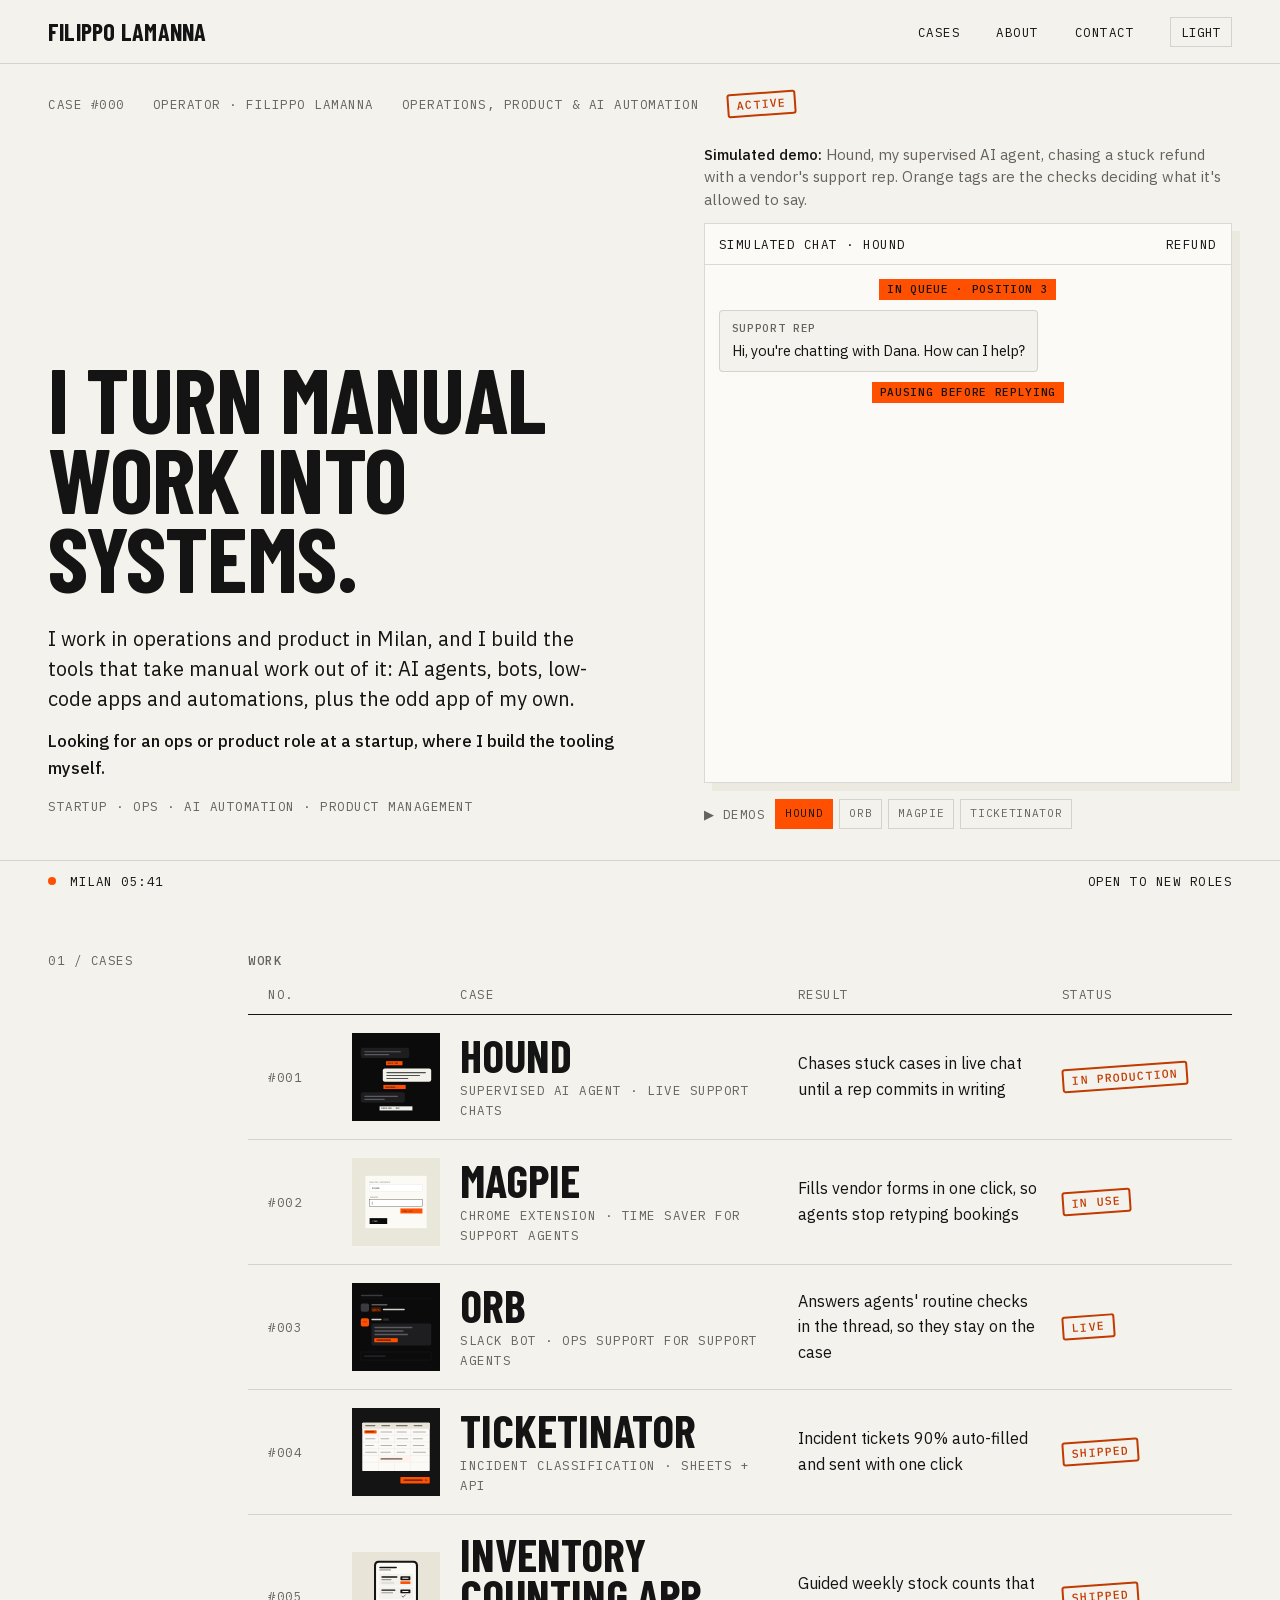
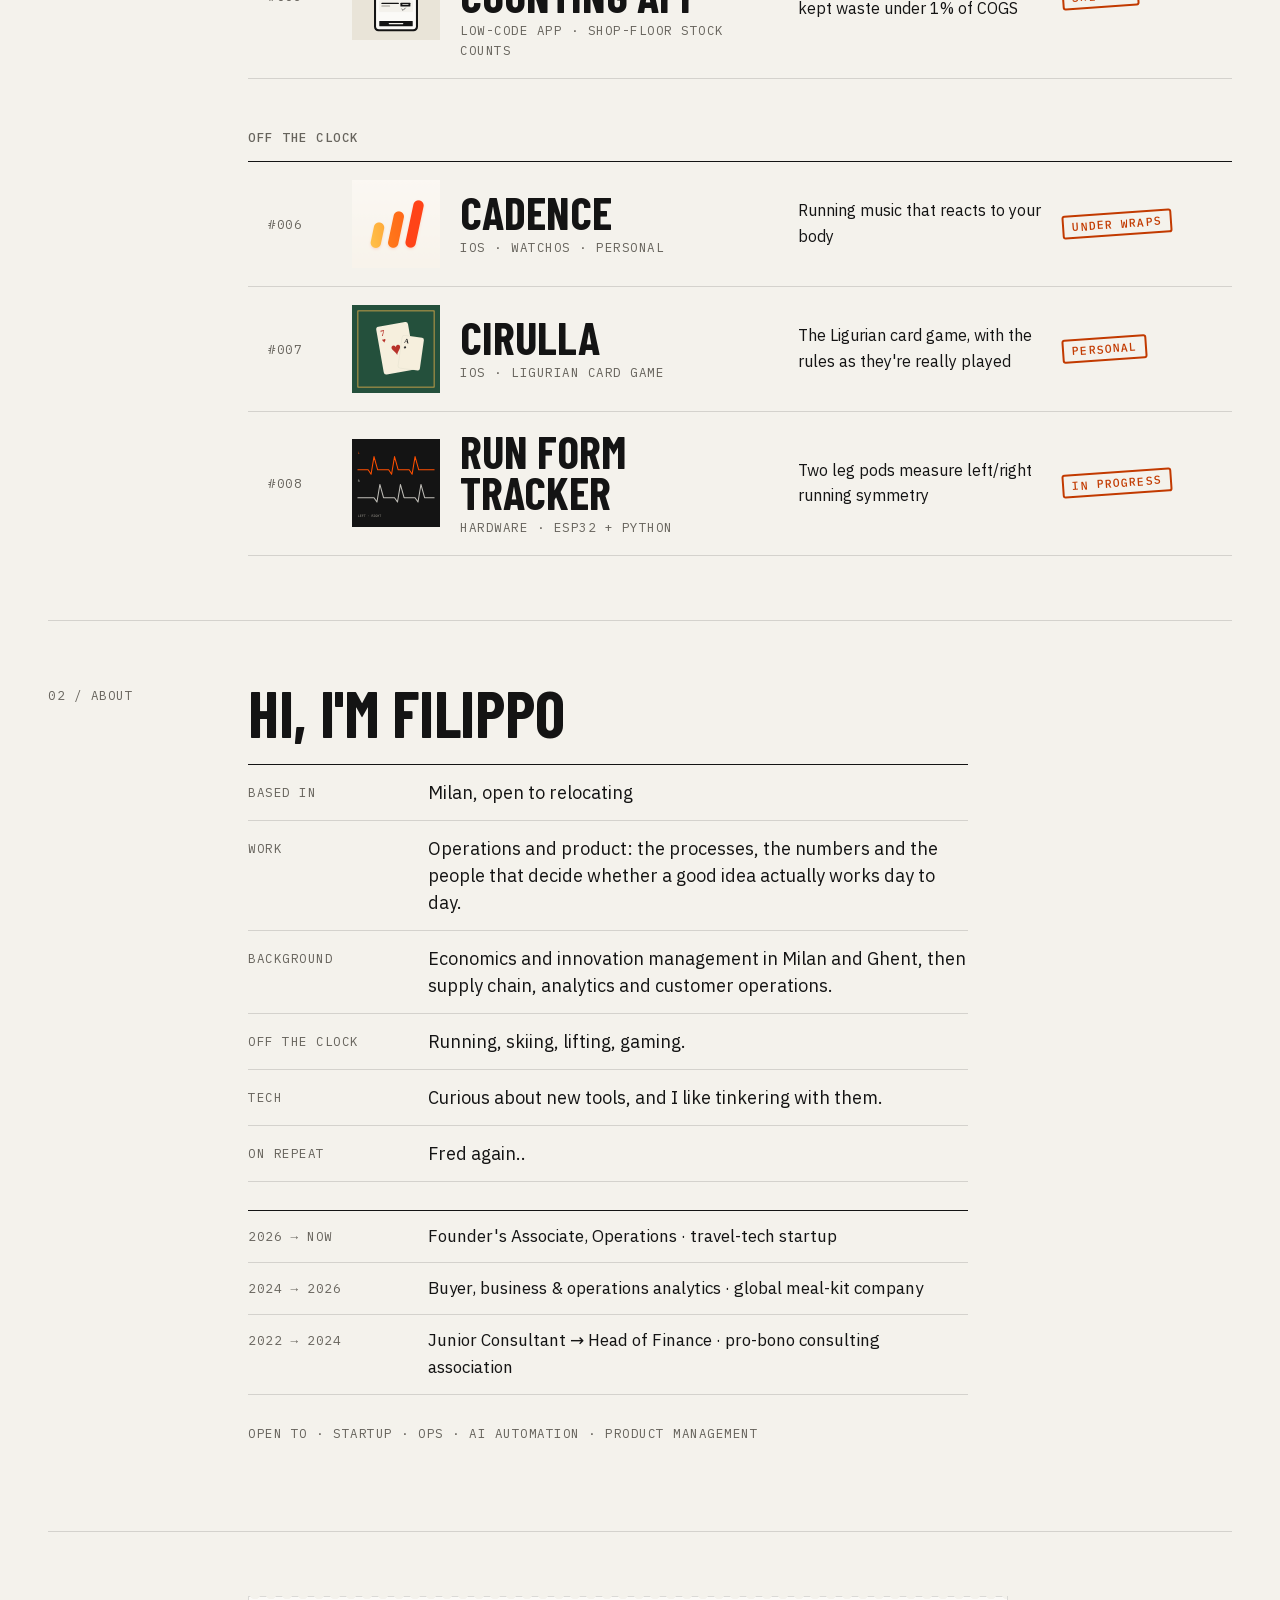
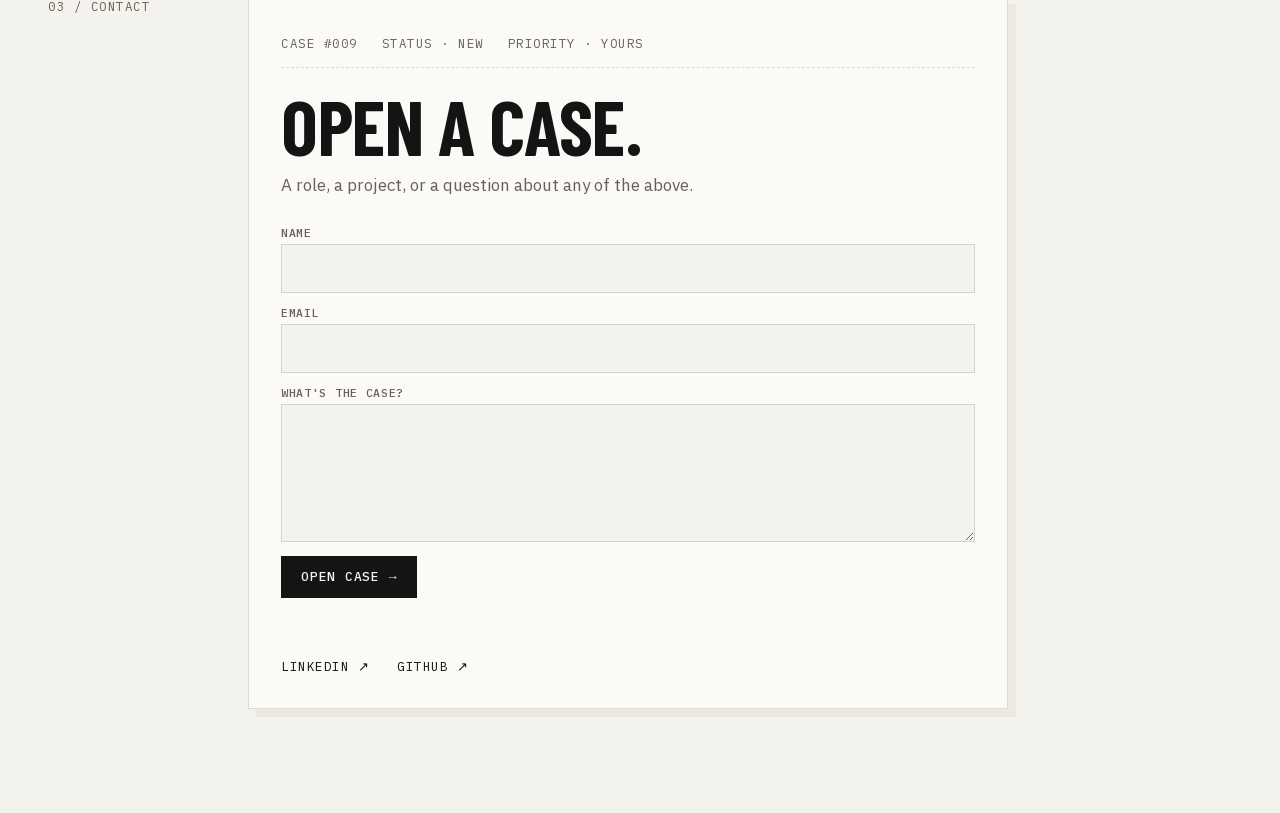
==== commit d0e4a278: "Work / Off the clock split and renumbering; role line; Contact; career row; Magpie results; theme to" ====
--- a/index.html
+++ b/index.html
@@ -28,8 +28,8 @@
   <nav id="nav" class="nav mono" aria-label="Main">
     <a href="/#work">CASES</a>
     <a href="/#about">ABOUT</a>
-    <a href="/#contact">OPEN A CASE</a>
-    <button type="button" data-theme-toggle>DARK</button>
+    <a href="/#contact">CONTACT</a>
+    <button type="button" data-theme-toggle>THEME</button>
   </nav>
 </header>
 <footer class="frame-bottom mono">
@@ -43,6 +43,8 @@
       <div class="hero-copy">
         <h1 class="display hero-title">I turn manual work into systems.</h1>
         <p class="hero-lede">I work in operations and product in Milan, and I build the tools that take manual work out of it: AI agents, bots, low-code apps and automations, plus the odd app of my own.</p>
+        <p class="hero-role">Looking for an ops or product role at a startup, where I build the tooling myself.</p>
+        <a class="to-cases mono" href="#work">SEE THE CASES ↓</a>
         <p class="mono muted">STARTUP · OPS · AI AUTOMATION · PRODUCT MANAGEMENT</p>
       </div>
       <div class="chat-wrap">
@@ -169,7 +171,7 @@
           </figure>
         </div>
         </div>
-        <nav class="demo-nav mono" data-demo-nav aria-label="Demos" hidden><button type="button" data-goto="hound" aria-current="true">Hound</button> <button type="button" data-goto="orb-slack">Orb</button> <button type="button" data-goto="magpie-browser">Magpie</button> <button type="button" data-goto="incident-ticket">Ticketinator</button></nav>
+        <nav class="demo-nav mono" data-demo-nav aria-label="Demos" hidden><span class="demo-label">▶ DEMOS</span> <button type="button" data-goto="hound" aria-current="true">Hound</button> <button type="button" data-goto="orb-slack">Orb</button> <button type="button" data-goto="magpie-browser">Magpie</button> <button type="button" data-goto="incident-ticket">Ticketinator</button></nav>
       </div>
     </div>
   </section>
@@ -177,6 +179,7 @@
   <section class="row" id="work">
     <p class="row-label mono">01 / CASES</p>
     <div class="row-body">
+      <h3 class="cases-group mono">WORK</h3>
       <div class="cases-head mono" aria-hidden="true"><span>NO.</span><span></span><span>CASE</span><span>RESULT</span><span>STATUS</span></div>
       <ul class="cases">
         <li><a class="case" href="/work/hound/">
@@ -200,40 +203,43 @@
           <span class="case-result">Answers agents' routine checks in the thread, so they stay on the case</span>
           <span class="stamp">LIVE</span>
         </a></li>
+        <li><a class="case" href="/work/ticketinator/">
+          <span class="case-no mono">#004</span>
+          <img class="case-thumb" src="/assets/img/card-ticketinator.svg" alt="" width="600" height="600" loading="lazy">
+          <span class="case-main"><span class="case-name">Ticketinator</span><span class="case-kind mono">Incident classification · Sheets + API</span></span>
+          <span class="case-result">Incident tickets 90% auto-filled and sent with one click</span>
+          <span class="stamp">SHIPPED</span>
+        </a></li>
+        <li><a class="case" href="/work/inventory-counting-app/">
+          <span class="case-no mono">#005</span>
+          <img class="case-thumb" src="/assets/img/card-inventory-counting-app.svg" alt="" width="600" height="600" loading="lazy">
+          <span class="case-main"><span class="case-name">Inventory Counting App</span><span class="case-kind mono">Low-code app · shop-floor stock counts</span></span>
+          <span class="case-result">Guided weekly stock counts that kept waste under 1% of COGS</span>
+          <span class="stamp">SHIPPED</span>
+        </a></li>
+      </ul>
+      <h3 class="cases-group mono">OFF THE CLOCK</h3>
+      <ul class="cases">
         <li><a class="case" href="/work/cadence/">
-          <span class="case-no mono">#004</span>
+          <span class="case-no mono">#006</span>
           <img class="case-thumb" src="/assets/img/card-cadence.png" alt="" width="352" height="352" loading="lazy">
           <span class="case-main"><span class="case-name">Cadence</span><span class="case-kind mono">iOS · watchOS · personal</span></span>
           <span class="case-result">Running music that reacts to your body</span>
           <span class="stamp">UNDER WRAPS</span>
         </a></li>
         <li><a class="case" href="/work/cirulla/">
-          <span class="case-no mono">#005</span>
+          <span class="case-no mono">#007</span>
           <img class="case-thumb" src="/assets/img/card-cirulla.svg" alt="" width="600" height="600" loading="lazy">
           <span class="case-main"><span class="case-name">Cirulla</span><span class="case-kind mono">iOS · Ligurian card game</span></span>
           <span class="case-result">The Ligurian card game, with the rules as they're really played</span>
           <span class="stamp">PERSONAL</span>
         </a></li>
         <li><a class="case" href="/work/run-form-tracker/">
-          <span class="case-no mono">#006</span>
+          <span class="case-no mono">#008</span>
           <img class="case-thumb" src="/assets/img/card-run-form-tracker.svg" alt="" width="600" height="600" loading="lazy">
           <span class="case-main"><span class="case-name">Run Form Tracker</span><span class="case-kind mono">Hardware · ESP32 + Python</span></span>
           <span class="case-result">Two leg pods measure left/right running symmetry</span>
           <span class="stamp">IN PROGRESS</span>
-        </a></li>
-        <li><a class="case" href="/work/inventory-counting-app/">
-          <span class="case-no mono">#007</span>
-          <img class="case-thumb" src="/assets/img/card-inventory-counting-app.svg" alt="" width="600" height="600" loading="lazy">
-          <span class="case-main"><span class="case-name">Inventory Counting App</span><span class="case-kind mono">Low-code app · shop-floor stock counts</span></span>
-          <span class="case-result">Guided weekly stock counts that kept waste under 1% of COGS</span>
-          <span class="stamp">SHIPPED</span>
-        </a></li>
-        <li><a class="case" href="/work/ticketinator/">
-          <span class="case-no mono">#008</span>
-          <img class="case-thumb" src="/assets/img/card-ticketinator.svg" alt="" width="600" height="600" loading="lazy">
-          <span class="case-main"><span class="case-name">Ticketinator</span><span class="case-kind mono">Incident classification · Sheets + API</span></span>
-          <span class="case-result">Incident tickets 90% auto-filled and sent with one click</span>
-          <span class="stamp">SHIPPED</span>
         </a></li>
       </ul>
     </div>
@@ -251,12 +257,17 @@
         <dt class="mono">TECH</dt><dd>Curious about new tools, and I like tinkering with them.</dd>
         <dt class="mono">ON REPEAT</dt><dd>Fred again..</dd>
       </dl>
+      <ul class="career">
+        <li><span class="career-when mono">2026 → NOW</span><span>Founder's Associate, Operations · travel-tech startup</span></li>
+        <li><span class="career-when mono">2024 → 2026</span><span>Buyer, business &amp; operations analytics · global meal-kit company</span></li>
+        <li><span class="career-when mono">2022 → 2024</span><span>Junior Consultant → Head of Finance · pro-bono consulting association</span></li>
+      </ul>
       <p class="mono muted">OPEN TO · STARTUP · OPS · AI AUTOMATION · PRODUCT MANAGEMENT</p>
     </div>
   </section>
 
   <section class="row" id="contact">
-    <p class="row-label mono">03 / OPEN A CASE</p>
+    <p class="row-label mono">03 / CONTACT</p>
     <div class="ticket">
       <div class="ticket-head mono"><span>CASE #009</span><span>STATUS · NEW</span><span>PRIORITY · YOURS</span></div>
       <h2 class="display ticket-title">Open a case.</h2>
--- a/assets/css/site.css
+++ b/assets/css/site.css
@@ -131,6 +131,14 @@
 @keyframes pop { from { background: color-mix(in srgb, var(--signal) 45%, var(--bg)); } }
 
 /* Cases */
+.cases-group { margin: 0 0 14px; color: var(--muted); font-weight: 500; }
+.cases + .cases-group { margin-top: 48px; }
+.hero-role { margin: 0 0 14px; font-weight: 500; }
+.to-cases { display: none; text-decoration: none; margin-top: 4px; }
+.career { list-style: none; margin: 0 0 28px; padding: 0; border-top: 1px solid var(--ink); }
+.career li { display: grid; grid-template-columns: 180px minmax(0, 1fr); padding: 12px 0; border-bottom: 1px solid var(--rule); font-size: 17px; }
+.career-when { color: var(--muted); padding-top: 3px; }
+.demo-label { align-self: center; color: var(--muted); margin-right: 4px; }
 .cases-head { display: grid; grid-template-columns: 64px 88px minmax(0, 1.3fr) minmax(0, 1fr) 150px; gap: 20px; color: var(--muted); padding: 0 20px 10px; }
 .cases { list-style: none; margin: 0; padding: 0; border-top: 1px solid var(--ink); }
 .cases li { border-bottom: 1px solid var(--rule); }
@@ -247,6 +255,8 @@
   .profile { grid-template-columns: 1fr; }
   .profile dt { border-bottom: 0; padding-bottom: 0; }
   .profile dd { padding-top: 4px; }
+  .to-cases { display: inline-block; }
+  .career li { grid-template-columns: 1fr; gap: 2px; }
   .ticket { padding: 28px 18px 22px; box-shadow: 4px 4px 0 var(--panel); }
   .meta { grid-template-columns: 1fr 1fr; gap: 14px 0; }
   .stats { grid-template-columns: 1fr; }
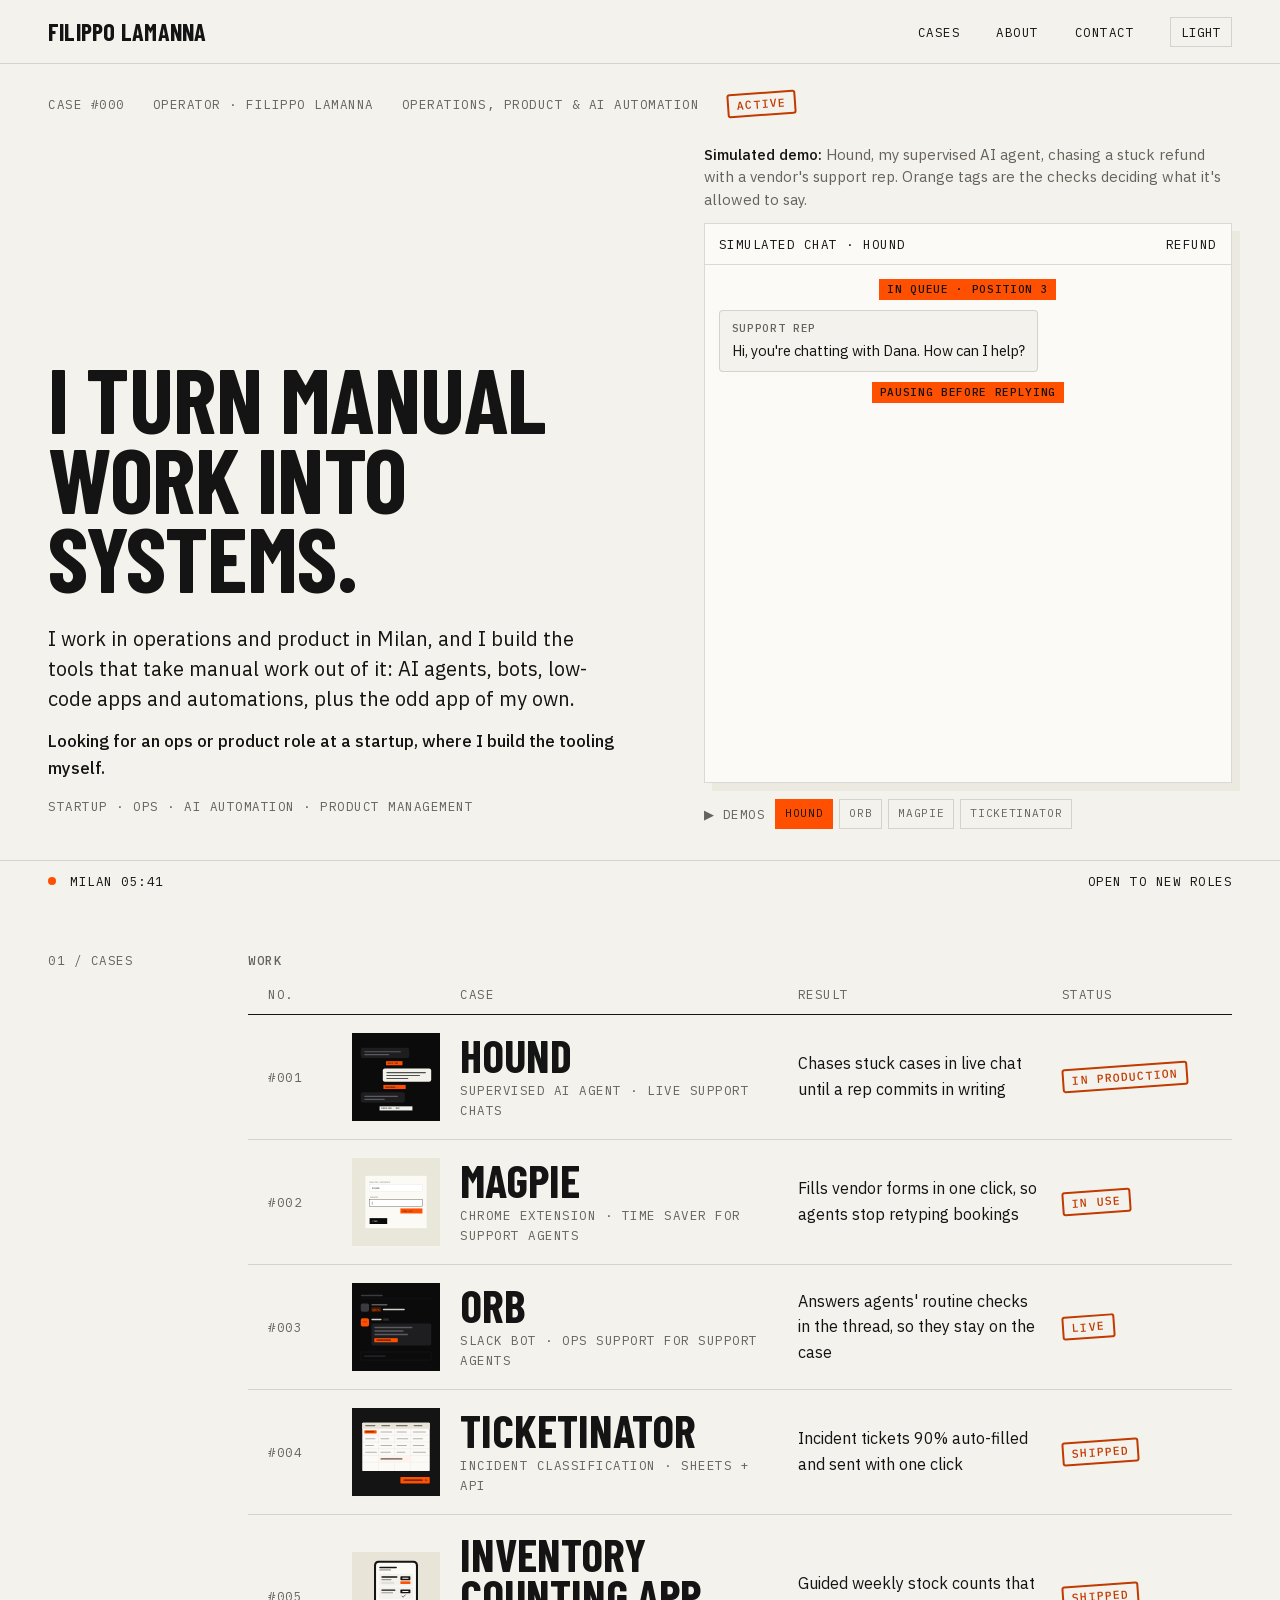
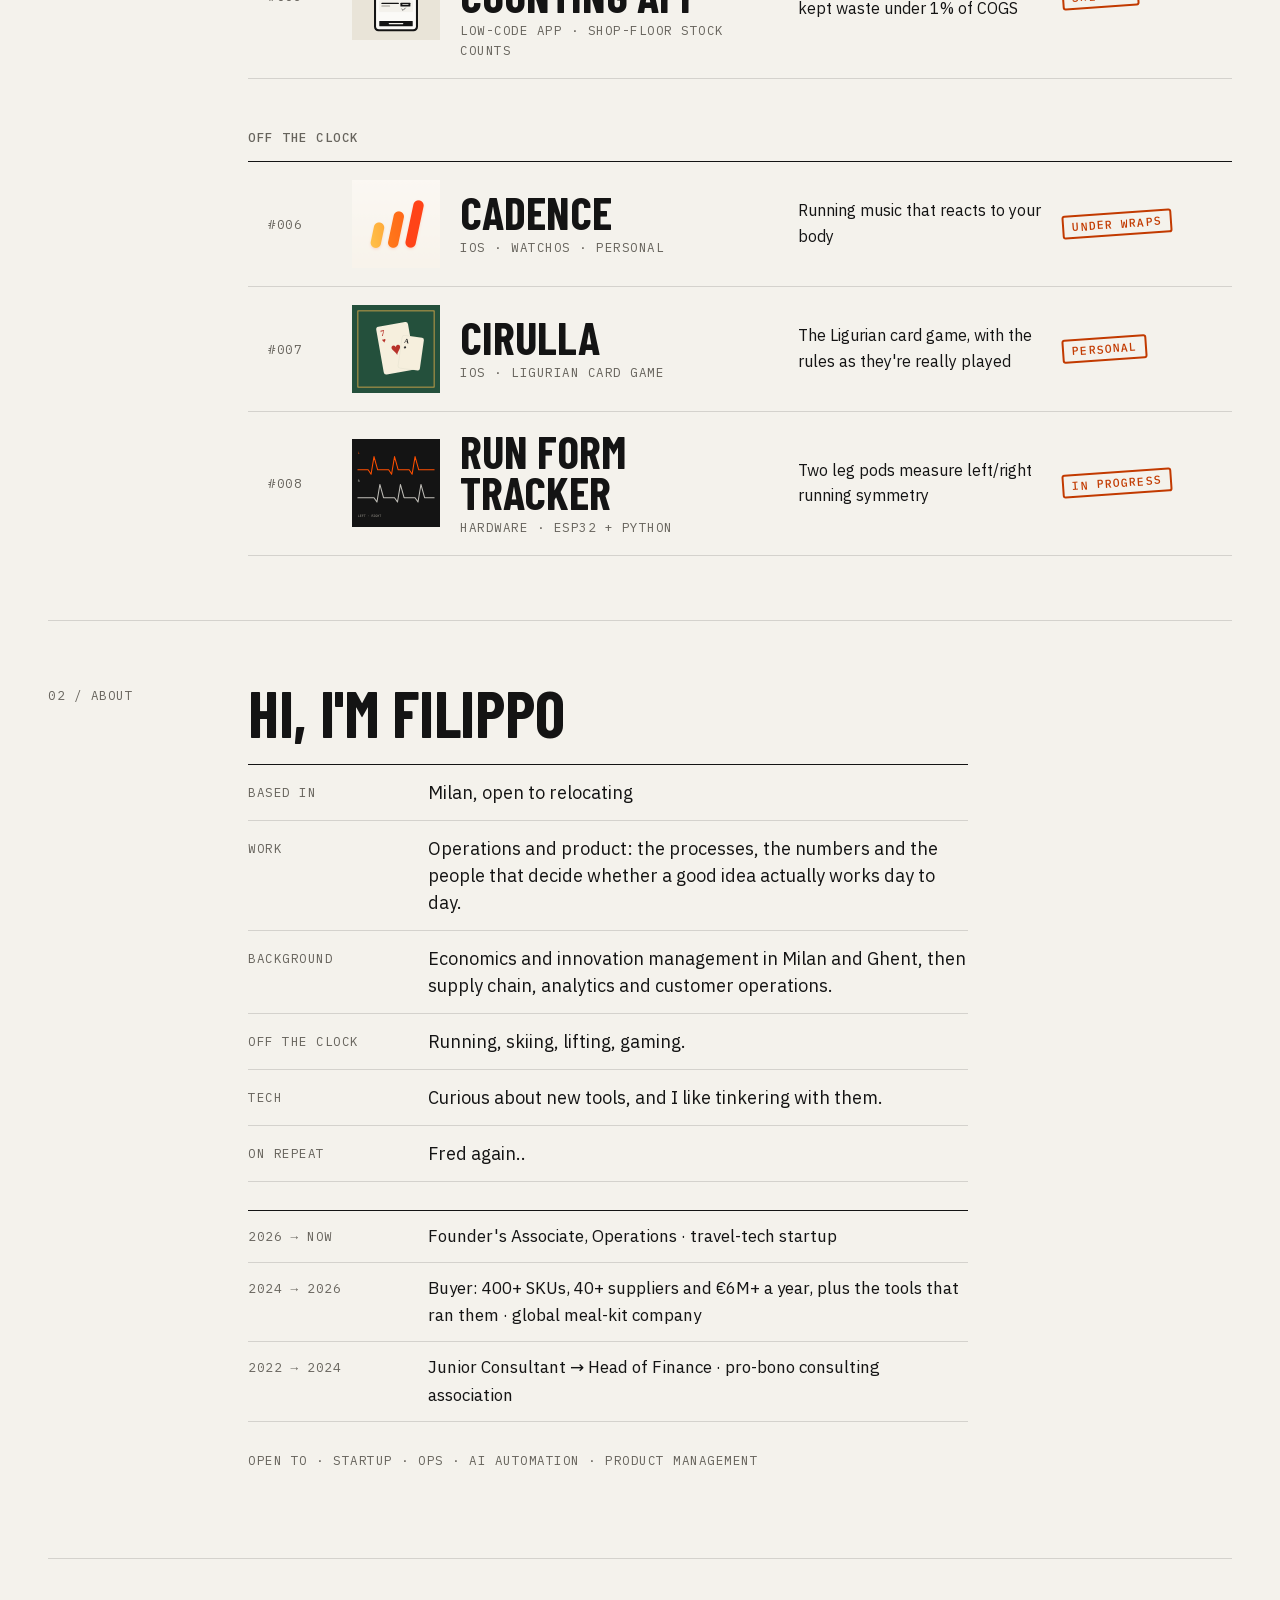
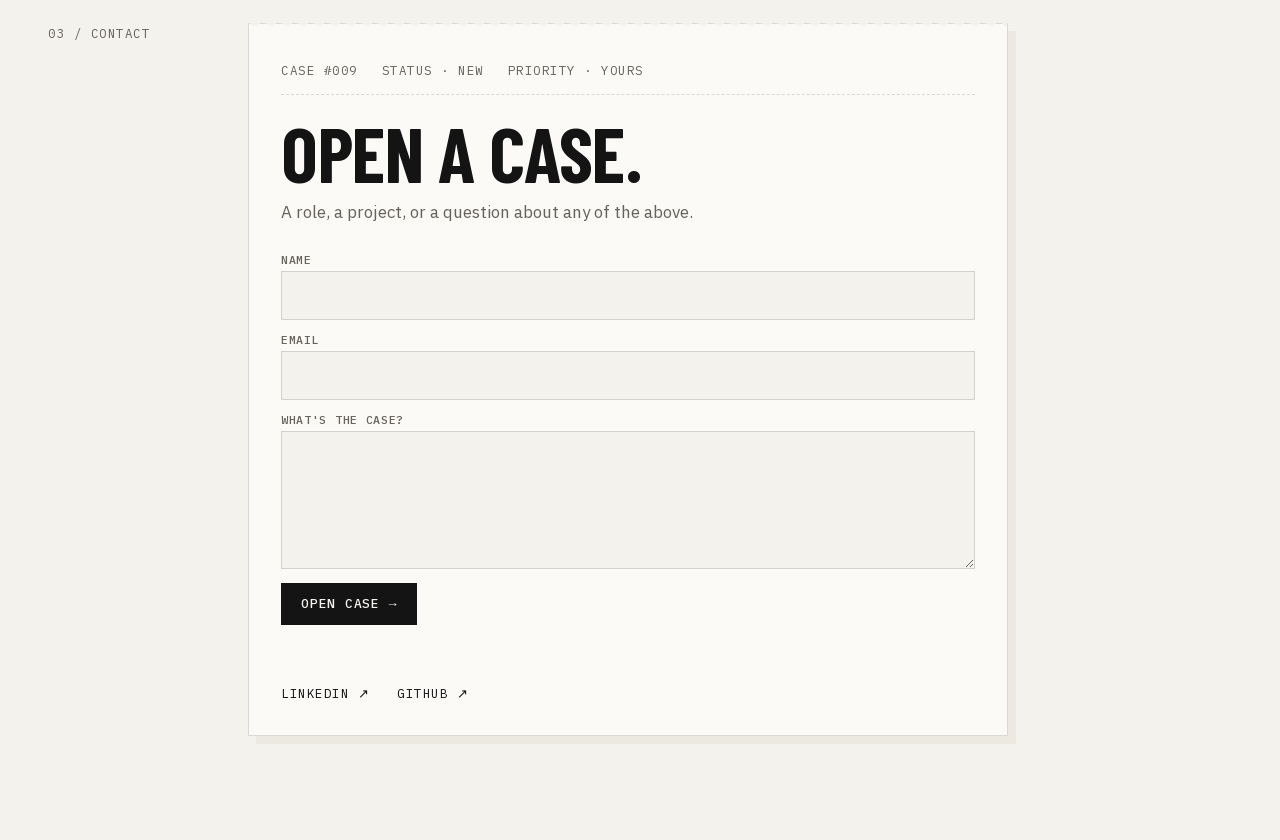
==== commit 086c8f9e: "Results: grounded Magpie figure, honest baselines for Hound, Orb and Inventory; concrete Buyer line" ====
--- a/index.html
+++ b/index.html
@@ -259,7 +259,7 @@
       </dl>
       <ul class="career">
         <li><span class="career-when mono">2026 → NOW</span><span>Founder's Associate, Operations · travel-tech startup</span></li>
-        <li><span class="career-when mono">2024 → 2026</span><span>Buyer, business &amp; operations analytics · global meal-kit company</span></li>
+        <li><span class="career-when mono">2024 → 2026</span><span>Buyer: 400+ SKUs, 40+ suppliers and €6M+ a year, plus the tools that ran them · global meal-kit company</span></li>
         <li><span class="career-when mono">2022 → 2024</span><span>Junior Consultant → Head of Finance · pro-bono consulting association</span></li>
       </ul>
       <p class="mono muted">OPEN TO · STARTUP · OPS · AI AUTOMATION · PRODUCT MANAGEMENT</p>
--- a/assets/css/site.css
+++ b/assets/css/site.css
@@ -197,6 +197,8 @@
 .meta { display: grid; grid-template-columns: repeat(4, 1fr); width: 100%; margin: 0; border-top: 1px solid var(--rule); padding-top: 14px; }
 .meta div { padding-right: 12px; }
 .meta dt { color: var(--muted); }
+.built { margin: 0; max-width: 900px; font-size: 16px; line-height: 1.55; }
+.built .mono { color: var(--muted); margin-right: 6px; }
 .meta dd { margin: 0; text-transform: none; font-family: var(--f-body); font-size: 15px; letter-spacing: 0; }
 .chapters { display: grid; grid-template-columns: repeat(2, minmax(0, 1fr)); }
 .chapter { padding: 56px 64px 56px 0; border-bottom: 1px solid var(--rule); min-width: 0; }
@@ -223,7 +225,7 @@
 .shots-wide { grid-template-columns: 1fr; gap: 28px; }
 .shots-wide img { background: #fff; }
 .shot-narrow { max-width: 520px; }
-.shots-strip { grid-template-columns: repeat(5, minmax(0, 1fr)); gap: 16px; }
+.shots-strip { grid-template-columns: repeat(4, minmax(0, 1fr)); gap: 16px; }
 .chapter.wide .stats { grid-template-columns: repeat(4, minmax(0, 1fr)); }
 .next { padding: 6vh 0 8vh; }
 .next a { display: grid; gap: 10px; justify-items: start; padding: 28px min(20px, var(--gutter)); margin: 0 calc(-1 * min(20px, var(--gutter))); text-decoration: none; transition: background .2s ease; }
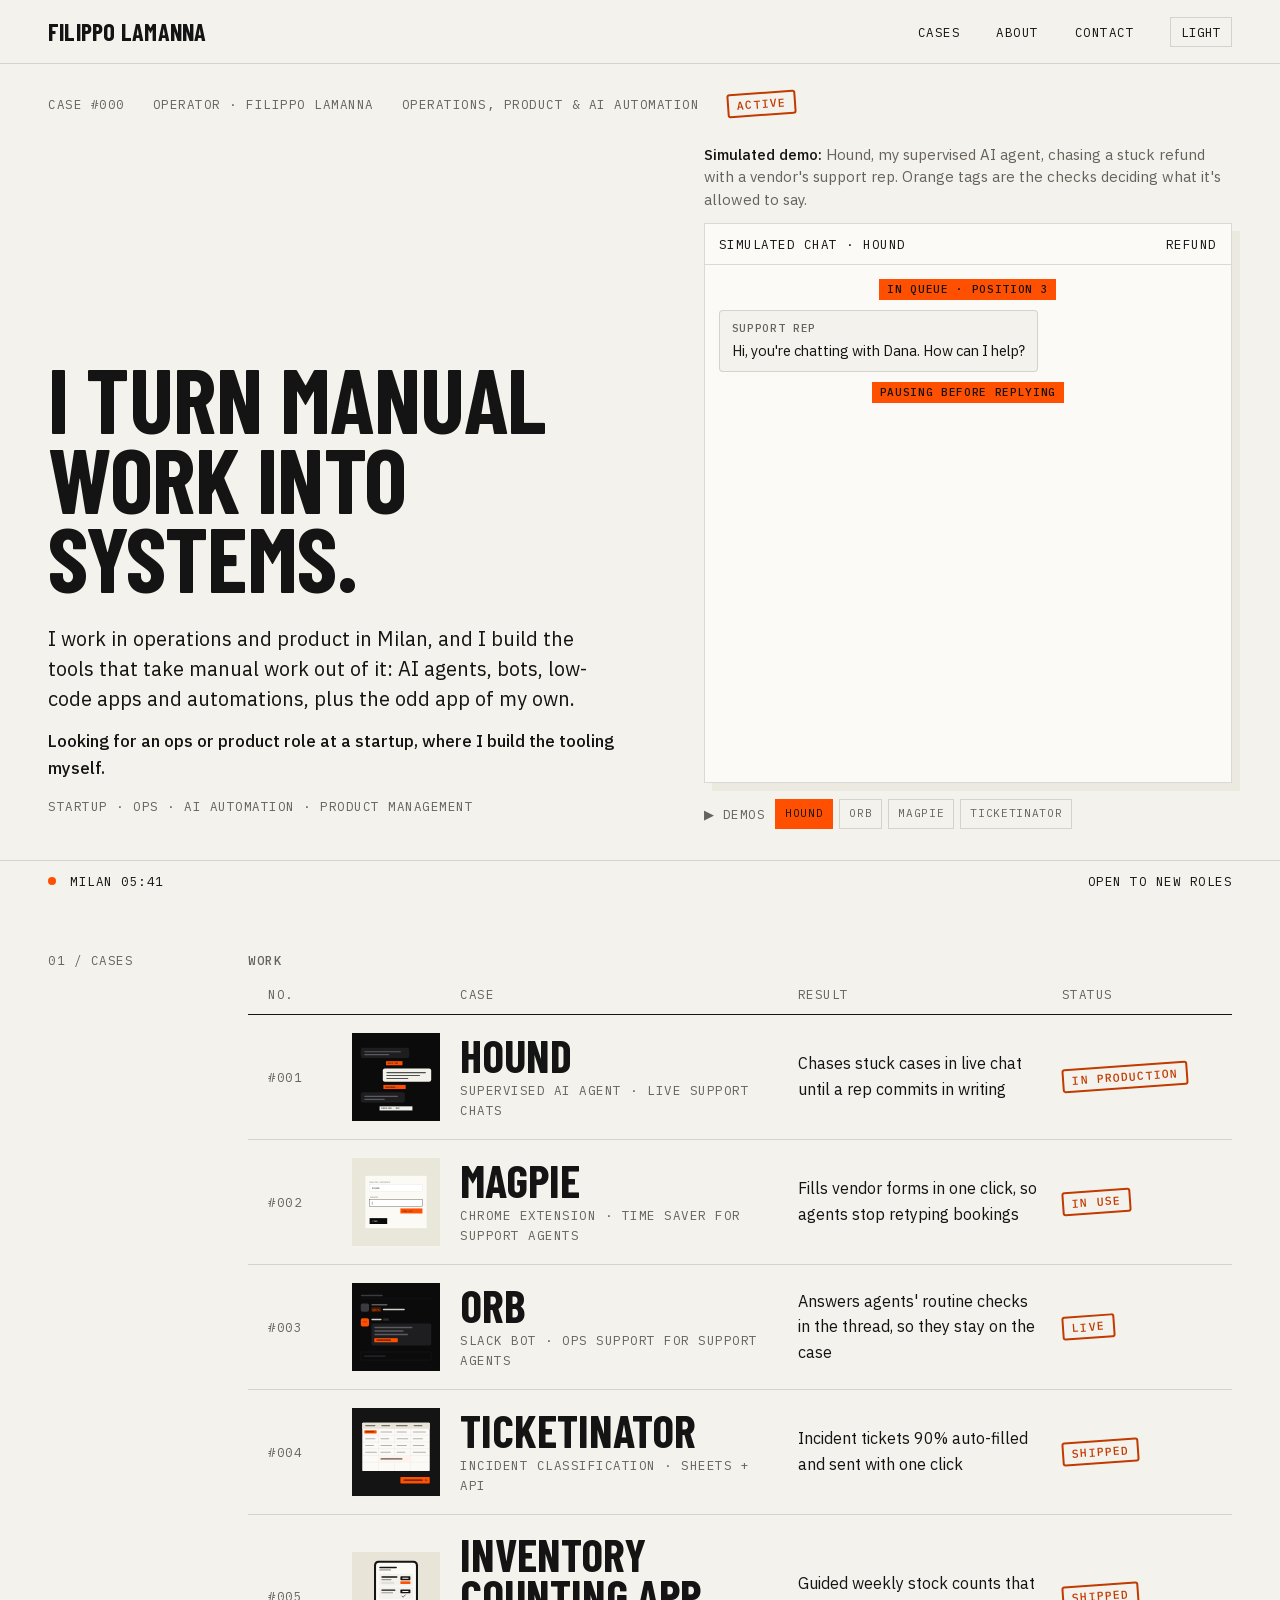
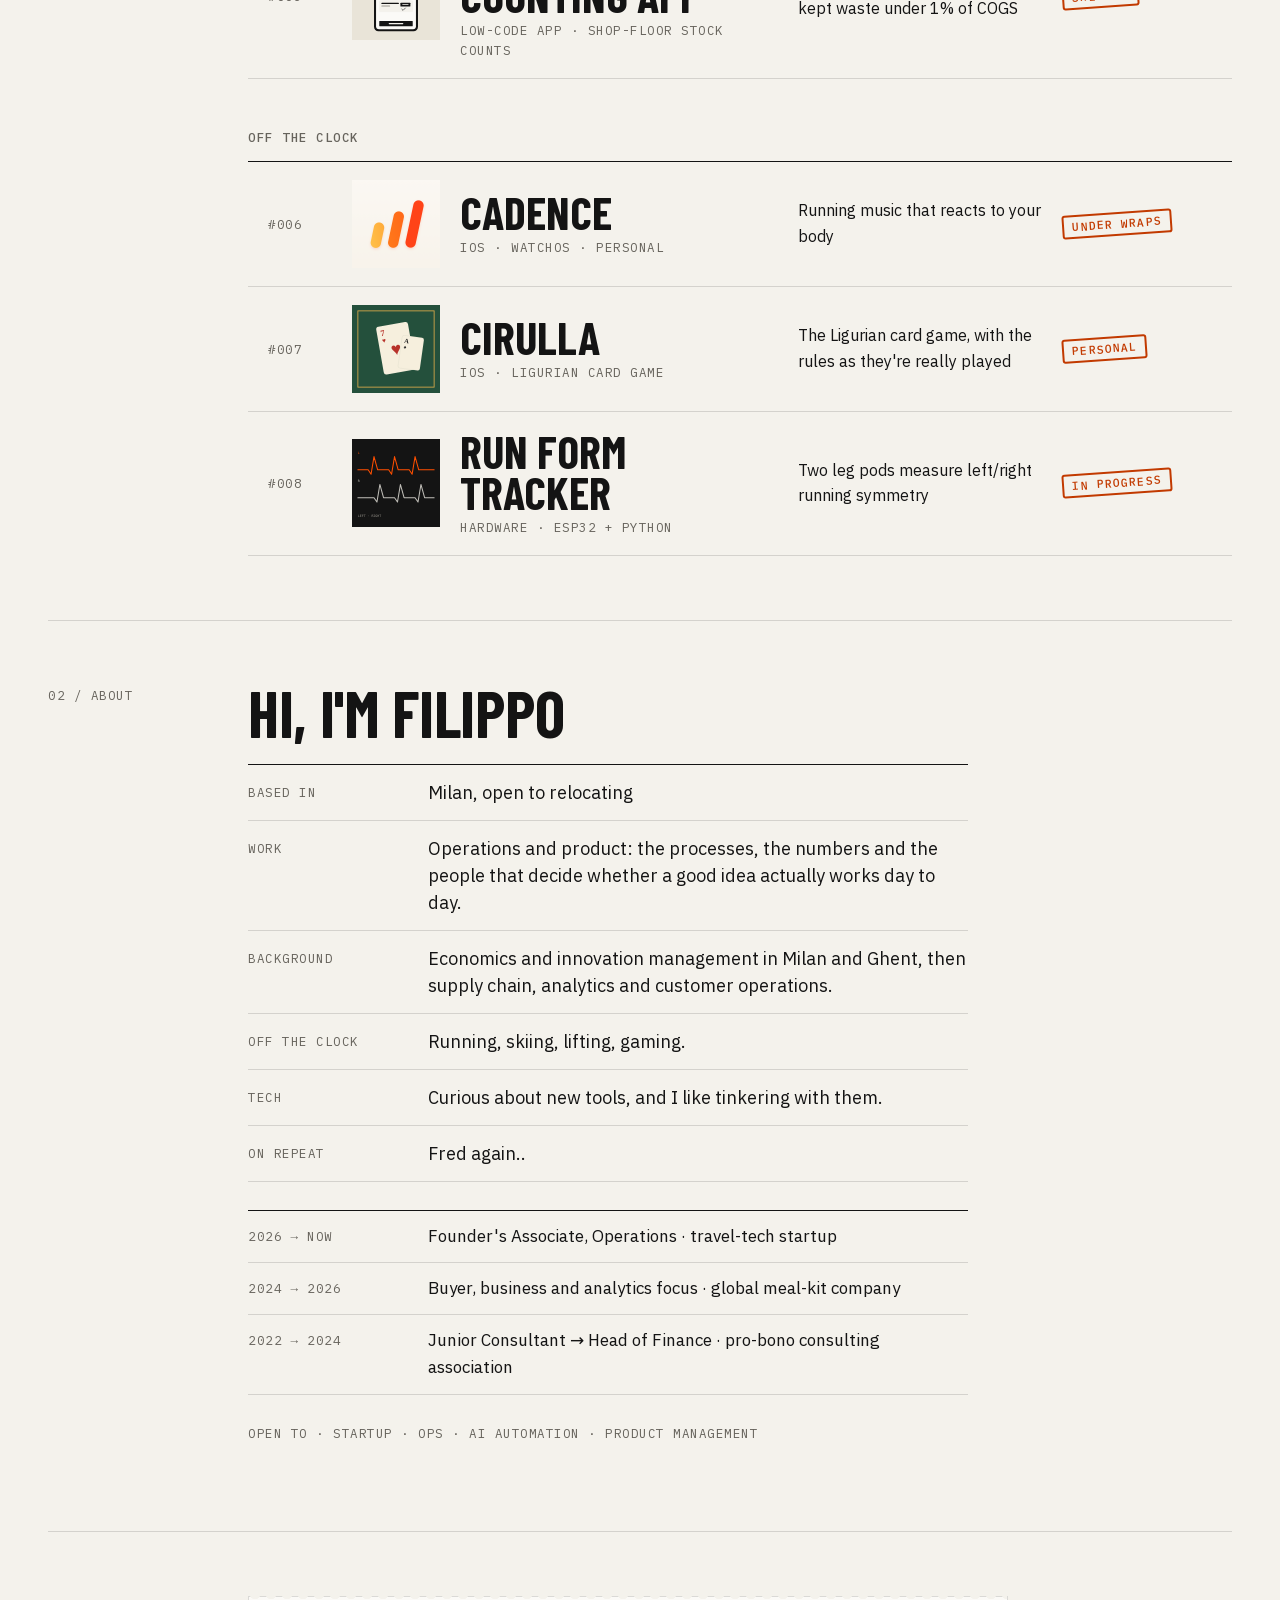
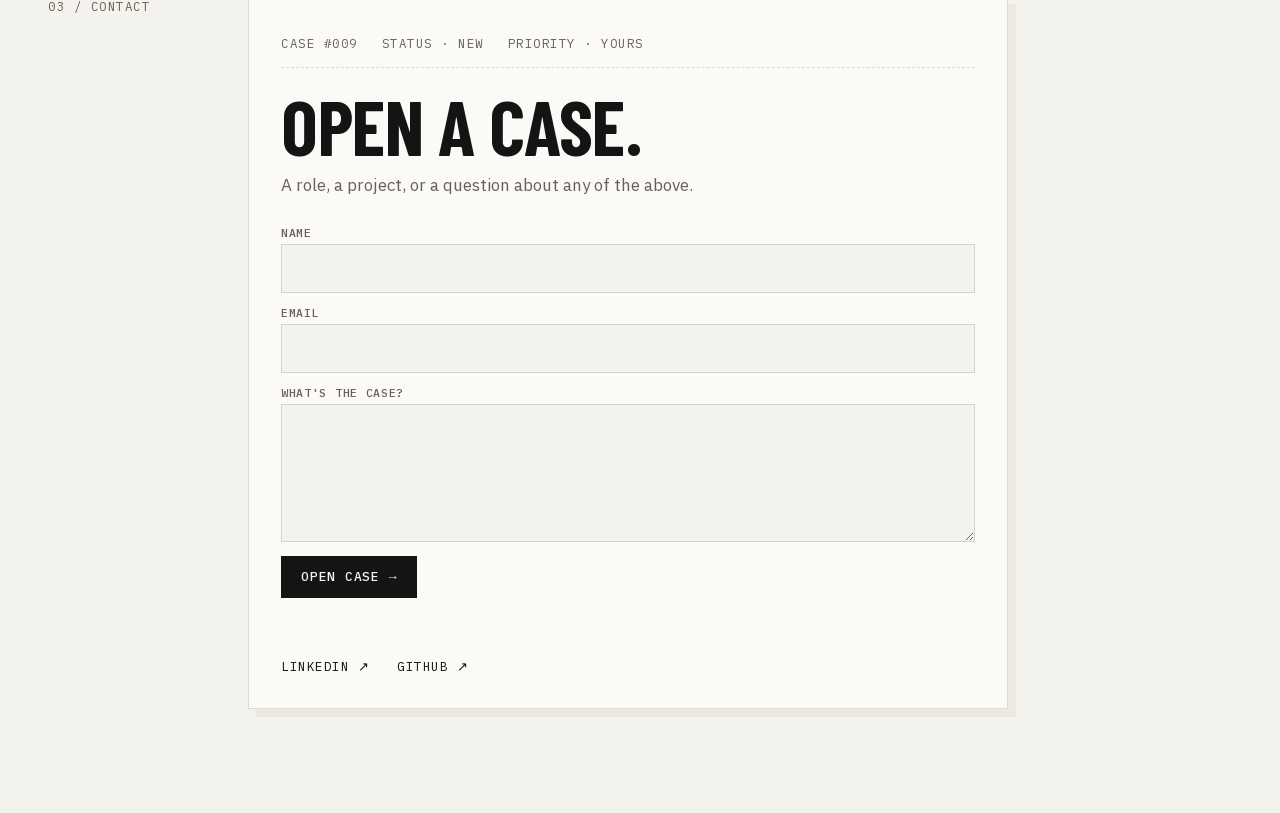
==== commit 4a3df549: "Career: Buyer, business and analytics focus" ====
--- a/index.html
+++ b/index.html
@@ -259,7 +259,7 @@
       </dl>
       <ul class="career">
         <li><span class="career-when mono">2026 → NOW</span><span>Founder's Associate, Operations · travel-tech startup</span></li>
-        <li><span class="career-when mono">2024 → 2026</span><span>Buyer: 400+ SKUs, 40+ suppliers and €6M+ a year, plus the tools that ran them · global meal-kit company</span></li>
+        <li><span class="career-when mono">2024 → 2026</span><span>Buyer, business and analytics focus · global meal-kit company</span></li>
         <li><span class="career-when mono">2022 → 2024</span><span>Junior Consultant → Head of Finance · pro-bono consulting association</span></li>
       </ul>
       <p class="mono muted">OPEN TO · STARTUP · OPS · AI AUTOMATION · PRODUCT MANAGEMENT</p>
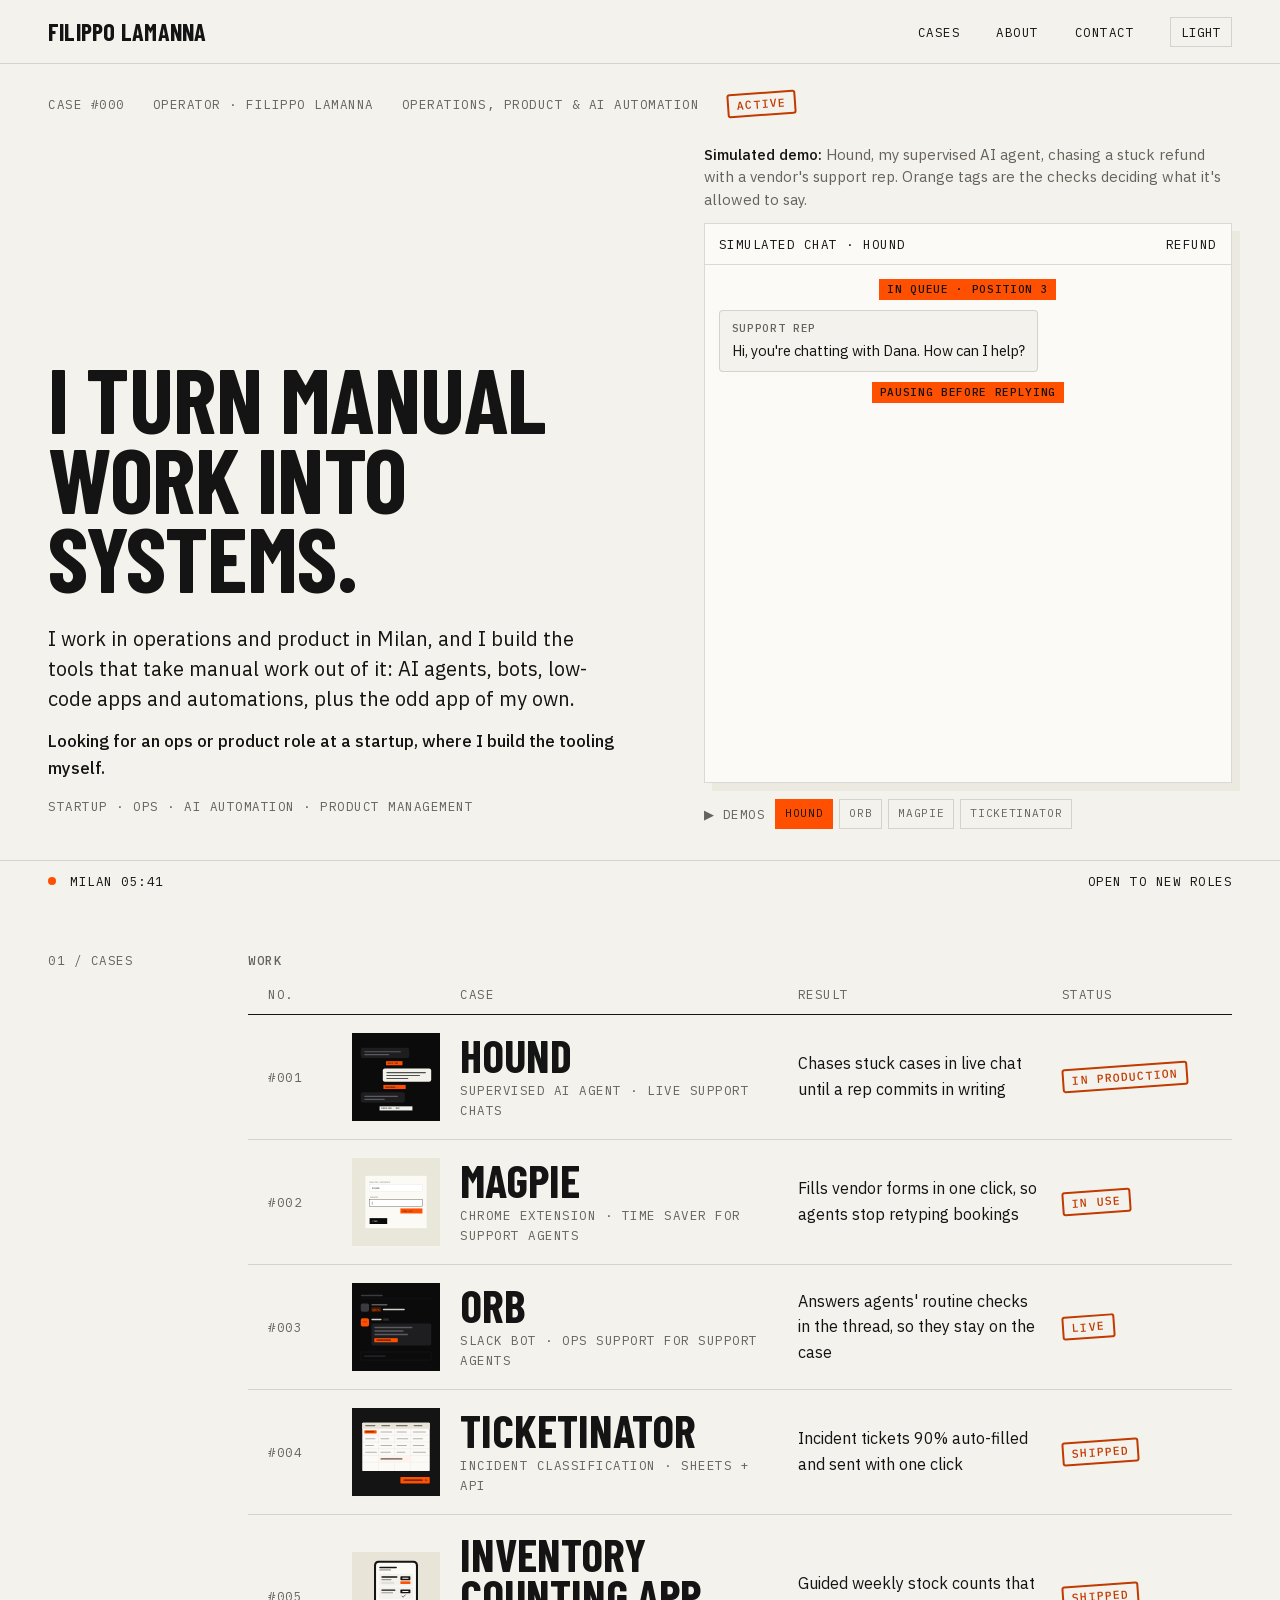
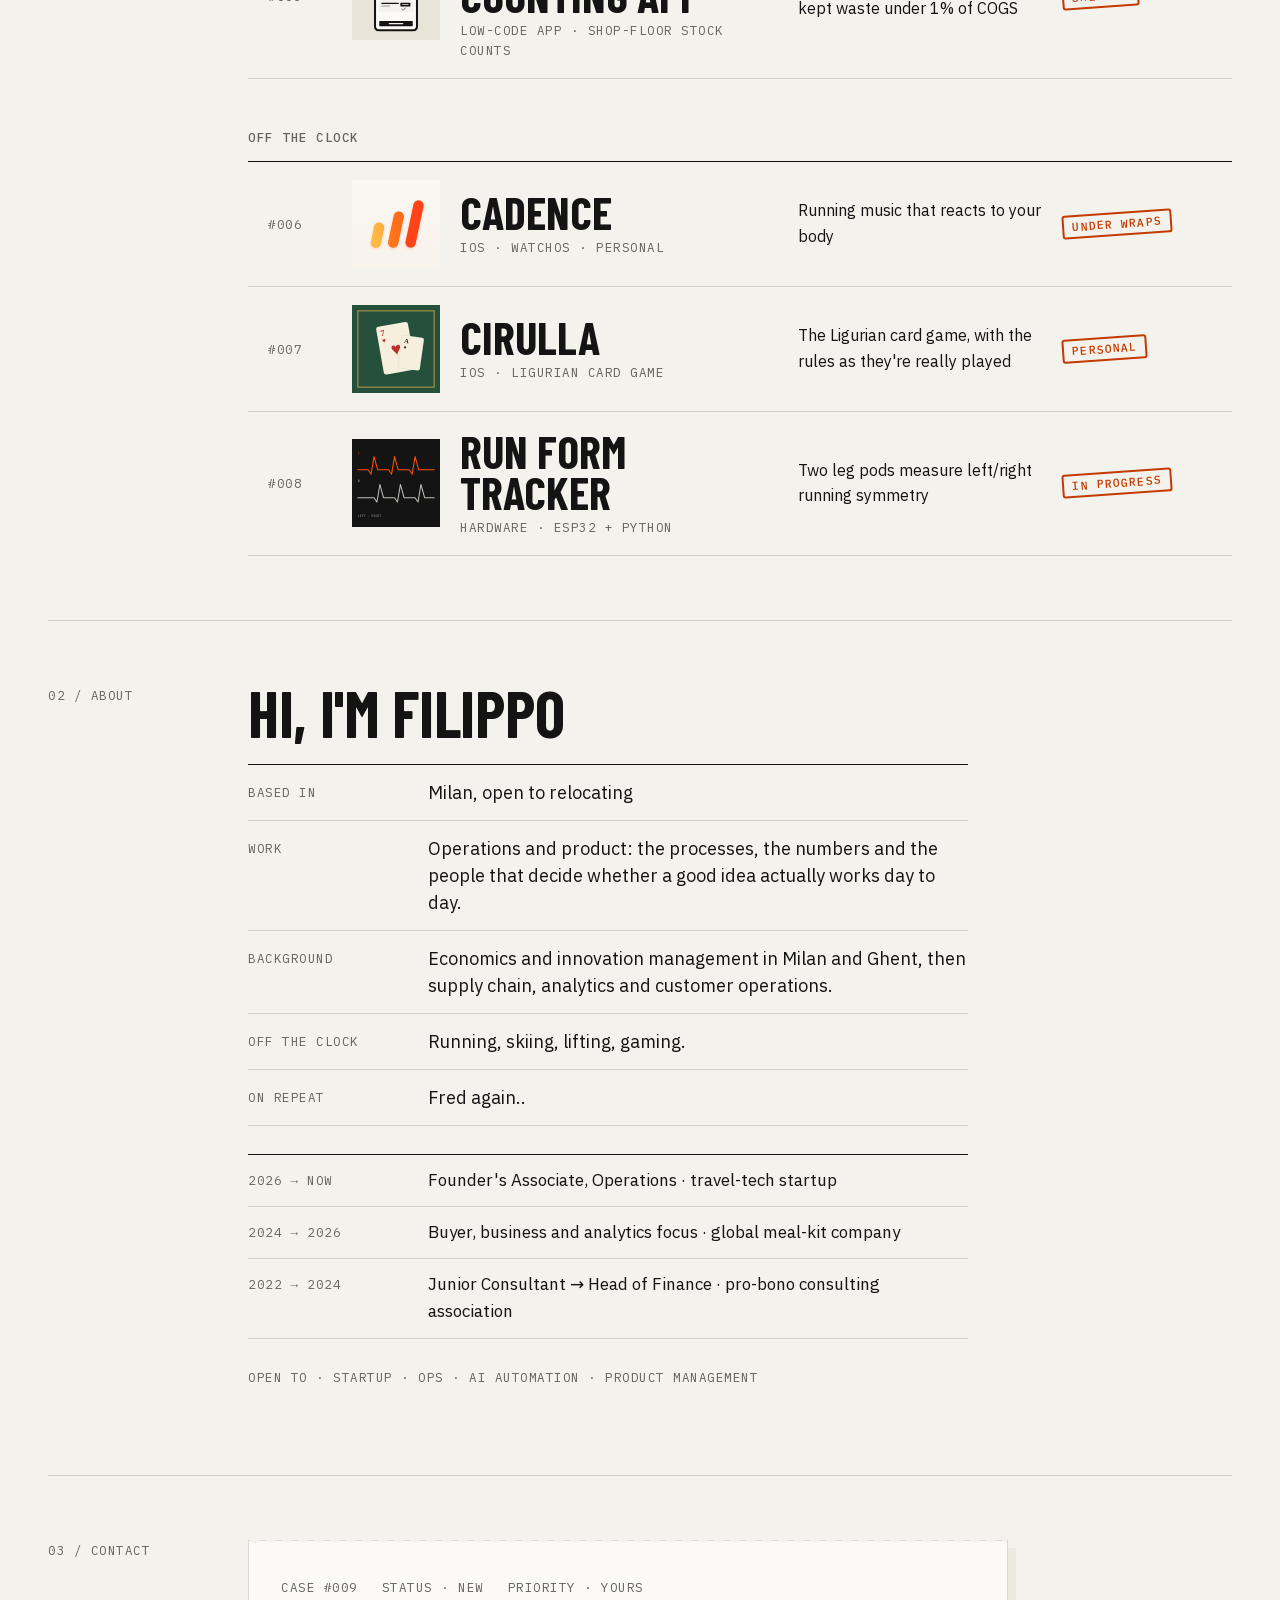
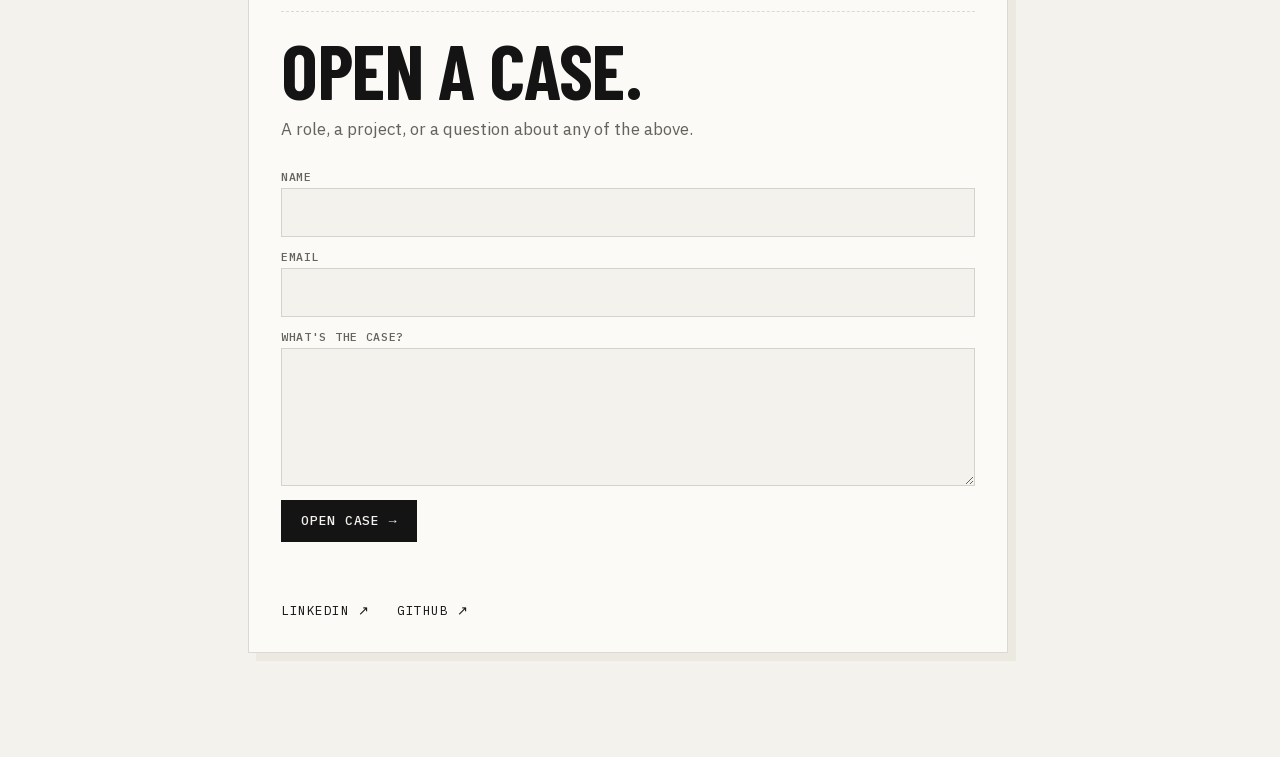
==== commit 2d6ecbe1: "Profile: drop the TECH row" ====
--- a/index.html
+++ b/index.html
@@ -112,19 +112,26 @@
           </figure>
         </div>
         <div class="demo" data-demo="orb-slack" hidden>
-          <p class="chat-intro"><strong>Simulated demo:</strong> Orb, a Slack bot, answers a support agent's lookup in the thread, then hands the case to Hound once a person presses Send.</p>
+          <p class="chat-intro"><strong>Simulated demo:</strong> Orb, a Slack bot: a lookup in the thread, a hand-off to Hound with live status updated in place, and a booking change the vendor never announced.</p>
           <figure class="chat">
             <figcaption class="chat-head mono"><span>SIMULATED · ORB IN SLACK</span><span>SLACK THREAD</span></figcaption>
             <ol class="chat-log" data-chat>
           <li data-kind="label" data-wait="400"><span class="msg-text">#SUPPORT · THREAD</span></li>
-          <li data-kind="them" data-wait="1200"><b>Support agent</b><span class="msg-text">@Orb flight status</span></li>
-          <li data-kind="label" data-wait="500"><span class="msg-text">READ-ONLY LOOKUP</span></li>
-          <li data-kind="us" data-wait="700"><b>Orb</b><span class="msg-text">Two legs on case #A-10492. Leg 1: cancelled. Leg 2: on schedule ✓</span></li>
-          <li data-kind="them" data-wait="1600"><b>Support agent</b><span class="msg-text">The refund for leg 1 is still stuck. @Orb hound</span></li>
-          <li data-kind="label" data-wait="700"><span class="msg-text">DRAFTING BRIEF · REVIEWED ✓</span></li>
-          <li data-kind="us" data-wait="700"><b>Orb</b><span class="msg-text">Brief ready: chase the refund for leg 1. A person needs to press Send.</span></li>
+          <li data-kind="them" data-wait="1100"><b>Support agent</b><span class="msg-text">@Orb flight status</span></li>
+          <li data-kind="label" data-wait="400"><span class="msg-text">READ-ONLY LOOKUP</span></li>
+          <li data-kind="us" data-wait="600"><b>Orb</b><span class="msg-text">Two legs on case #A-10492. Leg 1: cancelled. Leg 2: on schedule ✓</span></li>
+          <li data-kind="them" data-wait="1300"><b>Support agent</b><span class="msg-text">The refund for leg 1 is still stuck. @Orb hound</span></li>
+          <li data-kind="label" data-wait="600"><span class="msg-text">DRAFTING BRIEF · REVIEWED ✓</span></li>
+          <li data-kind="us" data-wait="600"><b>Orb</b><span class="msg-text">Brief ready: chase the refund for leg 1. A person needs to press Send.</span></li>
           <li data-kind="click" class="click-row clicked" data-wait="500"><span class="slack-btn primary pressed" data-target data-before="Send" data-after="✓ Sent by team lead">✓ Sent by team lead</span><span class="slack-btn">Redraft</span><span class="slack-btn">Cancel</span></li>
-          <li data-kind="label" class="done" data-wait="500"><span class="msg-text">HOUND LIVE · CASE HANDED OFF</span></li>
+          <li data-kind="us" data-type="none" data-states="Hound · in queue, position 3|Hound · in queue, position 1|Hound · talking to a rep|Hound · resolved: refund escalated, ref 58213 ✓" class="live" data-wait="600"><b>Orb</b><span class="msg-text">Hound · resolved: refund escalated, ref 58213 ✓</span></li>
+          <li data-kind="label" data-wait="400"><span class="msg-text">UPDATED IN PLACE · NO NEW MESSAGES</span></li>
+          <li data-kind="them" data-wait="1200"><b>Support agent</b><span class="msg-text">@Orb watch</span></li>
+          <li data-kind="us" data-wait="600"><b>Orb</b><span class="msg-text">Watching #A-10492: I'll check the booking reference every 4 hours.</span></li>
+          <li data-kind="label" data-wait="900"><span class="msg-text">4 HOURS LATER</span></li>
+          <li data-kind="us" data-wait="700"><b>Orb</b><span class="msg-text">@Support agent the booking reference changed: K7Q2XM → K9R4TL, and the vendor didn't tell us. Update it?</span></li>
+          <li data-kind="click" class="click-row clicked" data-wait="500"><span class="slack-btn primary pressed" data-target data-before="Apply" data-after="✓ Applied">✓ Applied</span><span class="slack-btn">Ignore</span></li>
+          <li data-kind="label" class="done" data-wait="500"><span class="msg-text">SILENT CHANGE CAUGHT · ORDER UPDATED</span></li>
             </ol>
           </figure>
         </div>
@@ -254,7 +261,6 @@
         <dt class="mono">WORK</dt><dd>Operations and product: the processes, the numbers and the people that decide whether a good idea actually works day to day.</dd>
         <dt class="mono">BACKGROUND</dt><dd>Economics and innovation management in Milan and Ghent, then supply chain, analytics and customer operations.</dd>
         <dt class="mono">OFF THE CLOCK</dt><dd>Running, skiing, lifting, gaming.</dd>
-        <dt class="mono">TECH</dt><dd>Curious about new tools, and I like tinkering with them.</dd>
         <dt class="mono">ON REPEAT</dt><dd>Fred again..</dd>
       </dl>
       <ul class="career">
--- a/assets/css/site.css
+++ b/assets/css/site.css
@@ -116,6 +116,10 @@
 .slack-btn.pressed { background: transparent; color: var(--ink); border-color: var(--rule); }
 .click-row.clicked .slack-btn:not([data-target]) { opacity: .35; }
 .sheet-press { align-self: center; }
+.chat-log li.live b::after { content: " · LIVE"; color: var(--signal); }
+.chat-log li.updated { animation: updated .6s ease-out; }
+@keyframes updated { from { box-shadow: 0 0 0 3px var(--signal); } to { box-shadow: 0 0 0 0 transparent; } }
+@media (prefers-reduced-motion: reduce) { .chat-log li.updated { animation: none; } }
 .chat-head .tabs { display: flex; gap: 4px; }
 .chat-head .tab { padding: 1px 8px; border: 1px solid var(--rule); color: var(--muted); }
 .chat-head .tab.active { background: var(--ink); color: var(--bg); border-color: var(--ink); }
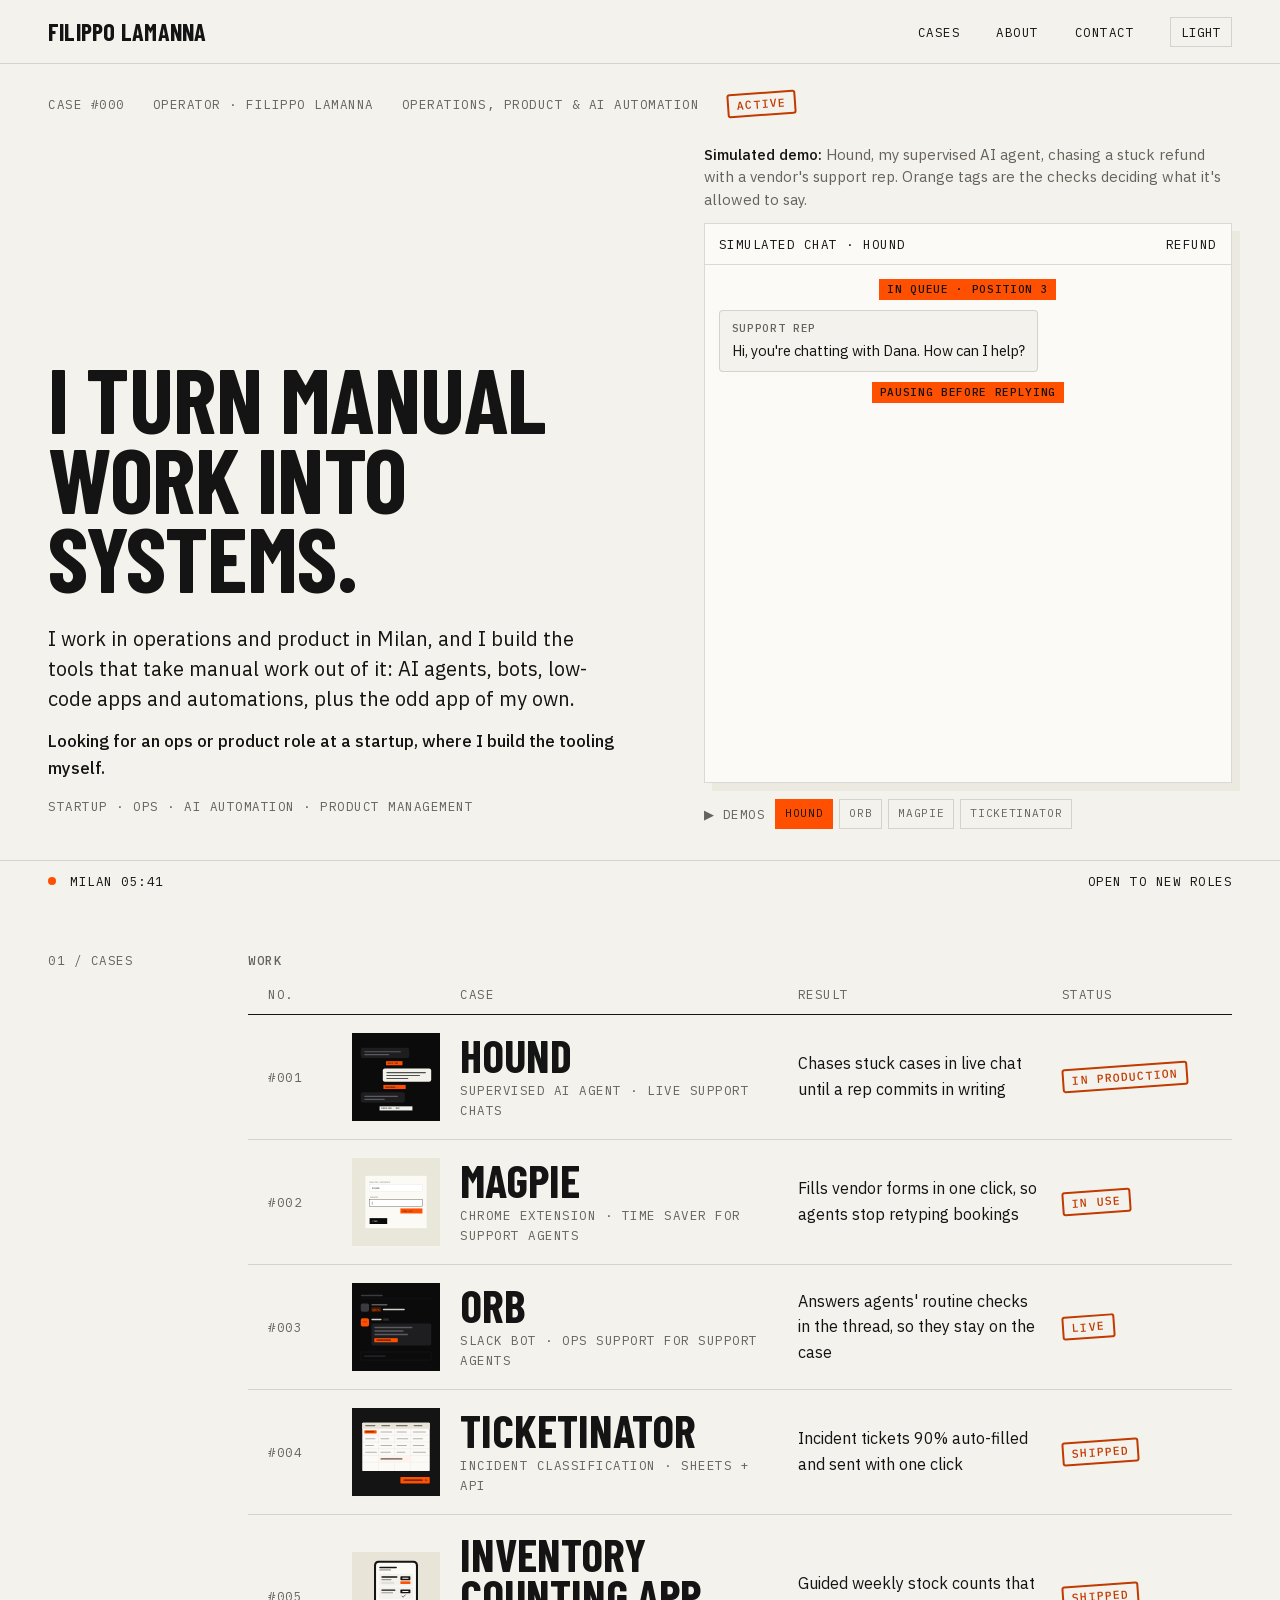
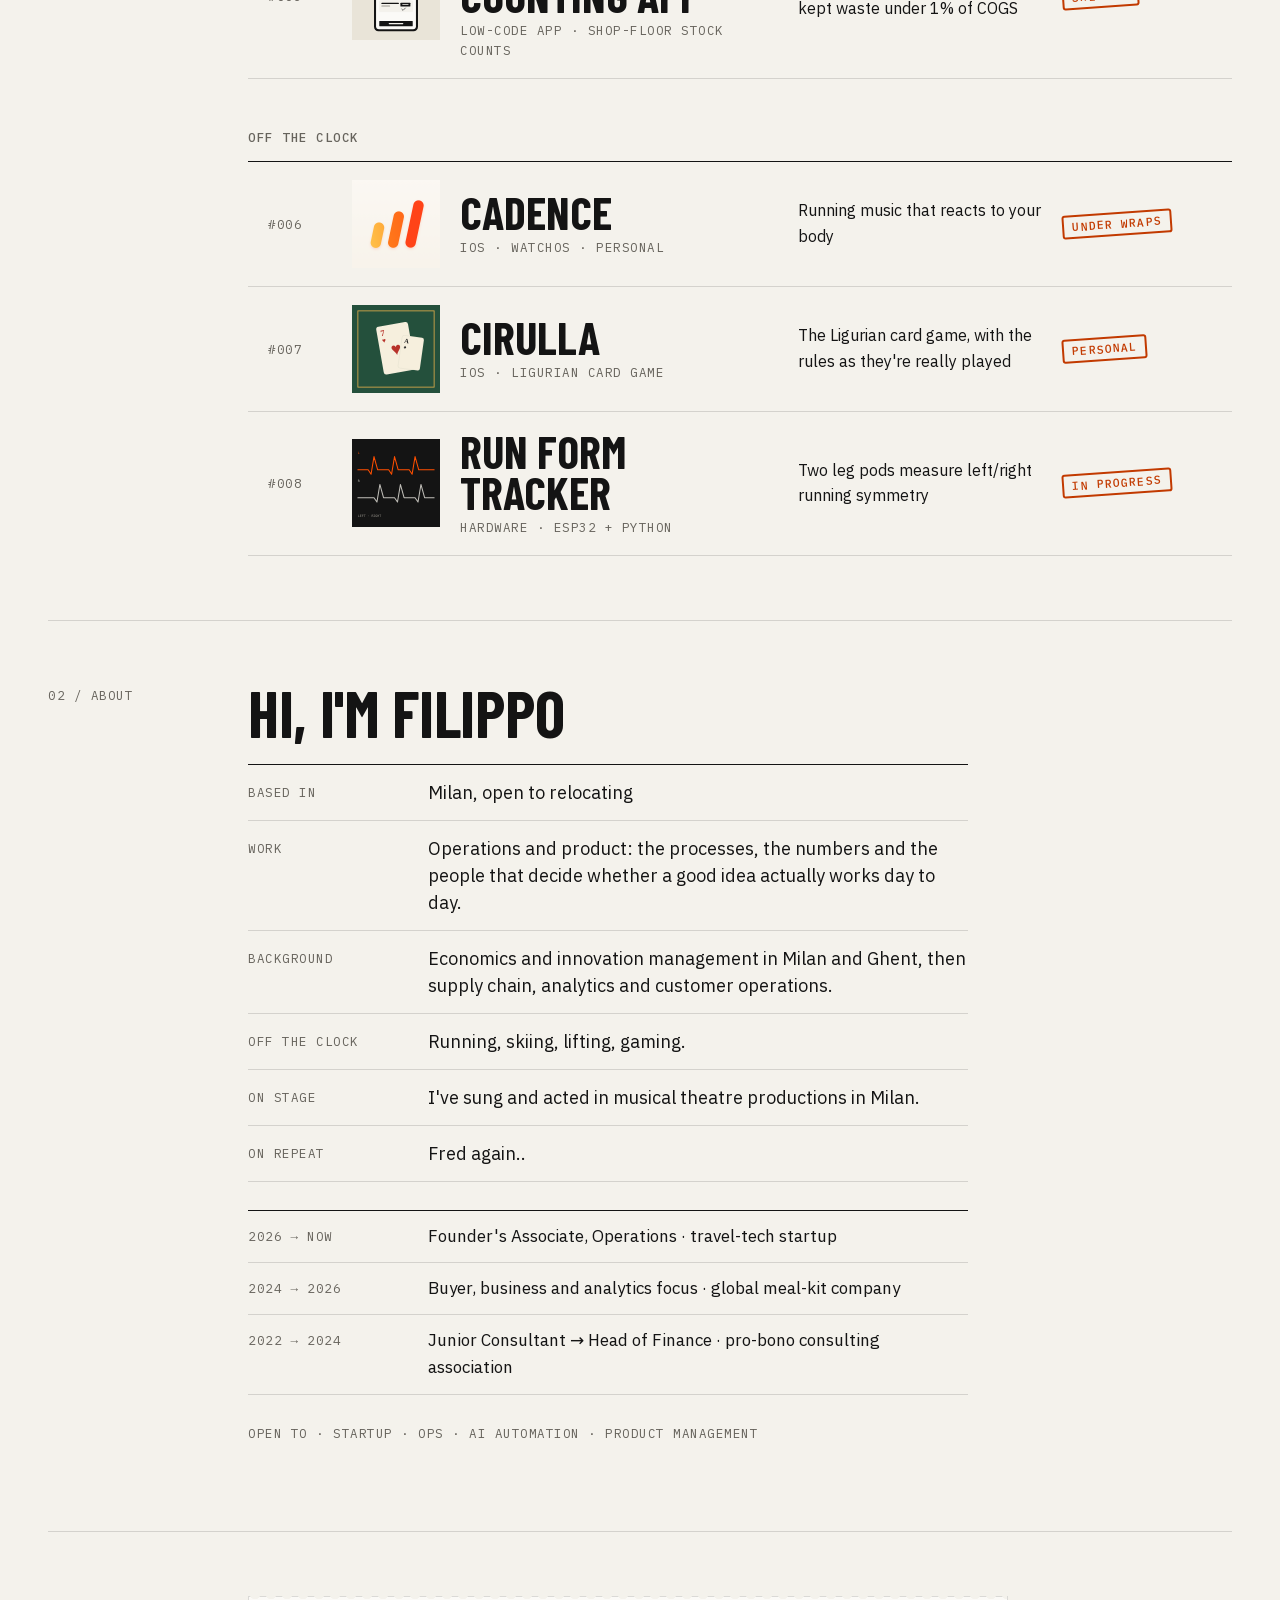
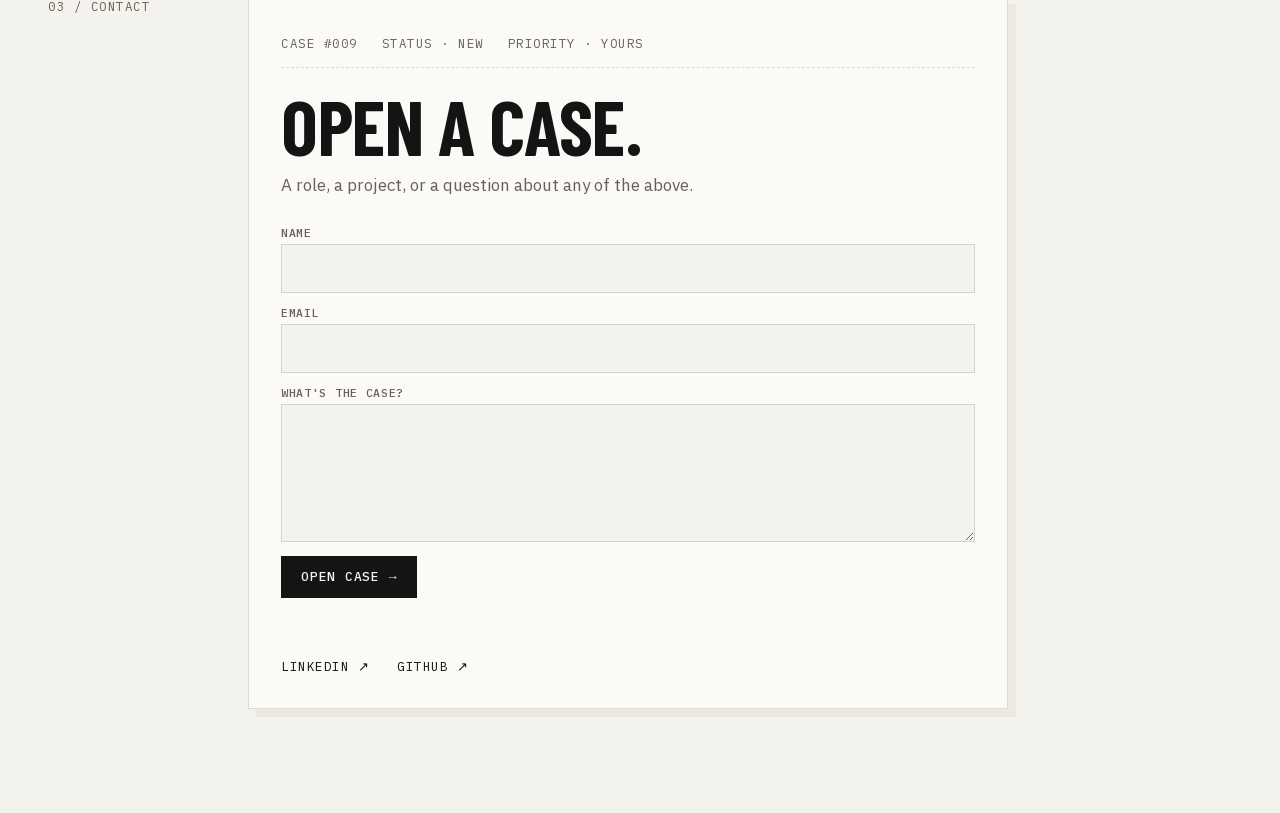
==== commit b38fb831: "Profile: ON STAGE" ====
--- a/index.html
+++ b/index.html
@@ -261,6 +261,7 @@
         <dt class="mono">WORK</dt><dd>Operations and product: the processes, the numbers and the people that decide whether a good idea actually works day to day.</dd>
         <dt class="mono">BACKGROUND</dt><dd>Economics and innovation management in Milan and Ghent, then supply chain, analytics and customer operations.</dd>
         <dt class="mono">OFF THE CLOCK</dt><dd>Running, skiing, lifting, gaming.</dd>
+        <dt class="mono">ON STAGE</dt><dd>I've sung and acted in musical theatre productions in Milan.</dd>
         <dt class="mono">ON REPEAT</dt><dd>Fred again..</dd>
       </dl>
       <ul class="career">
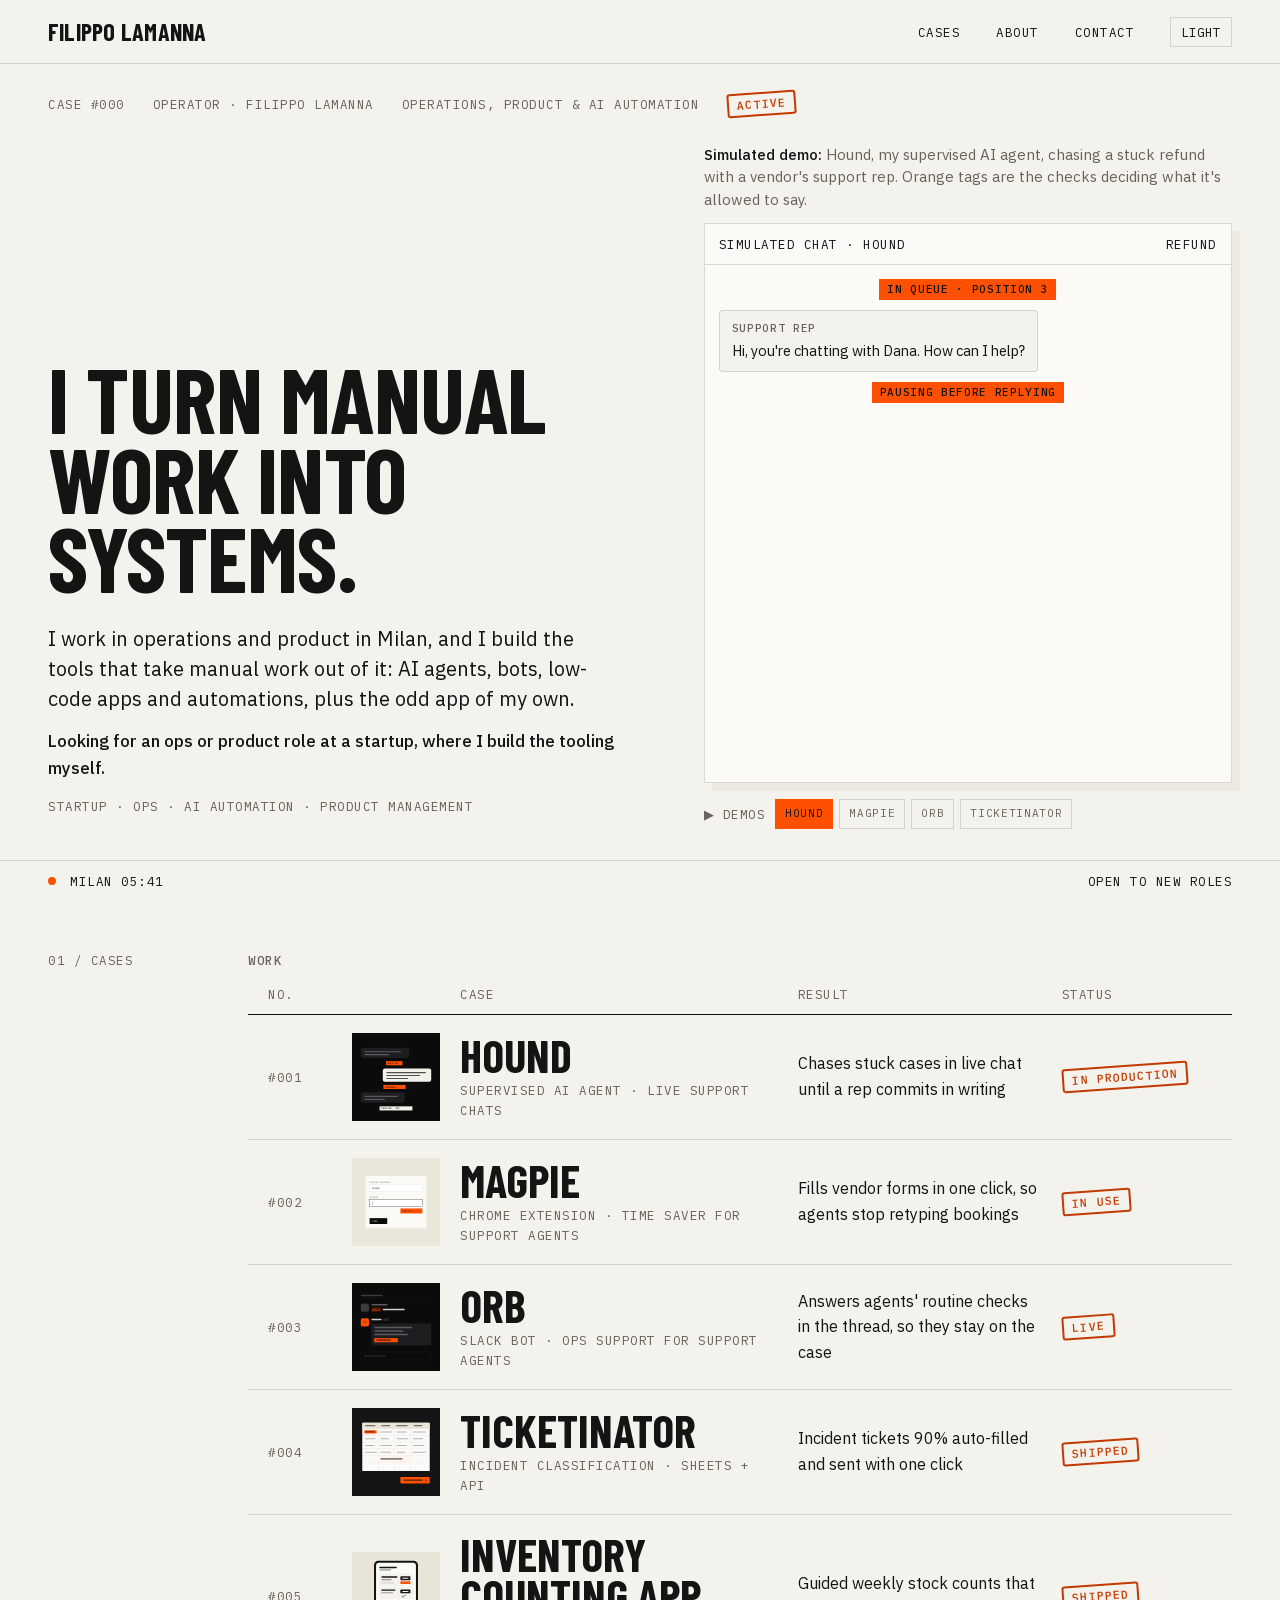
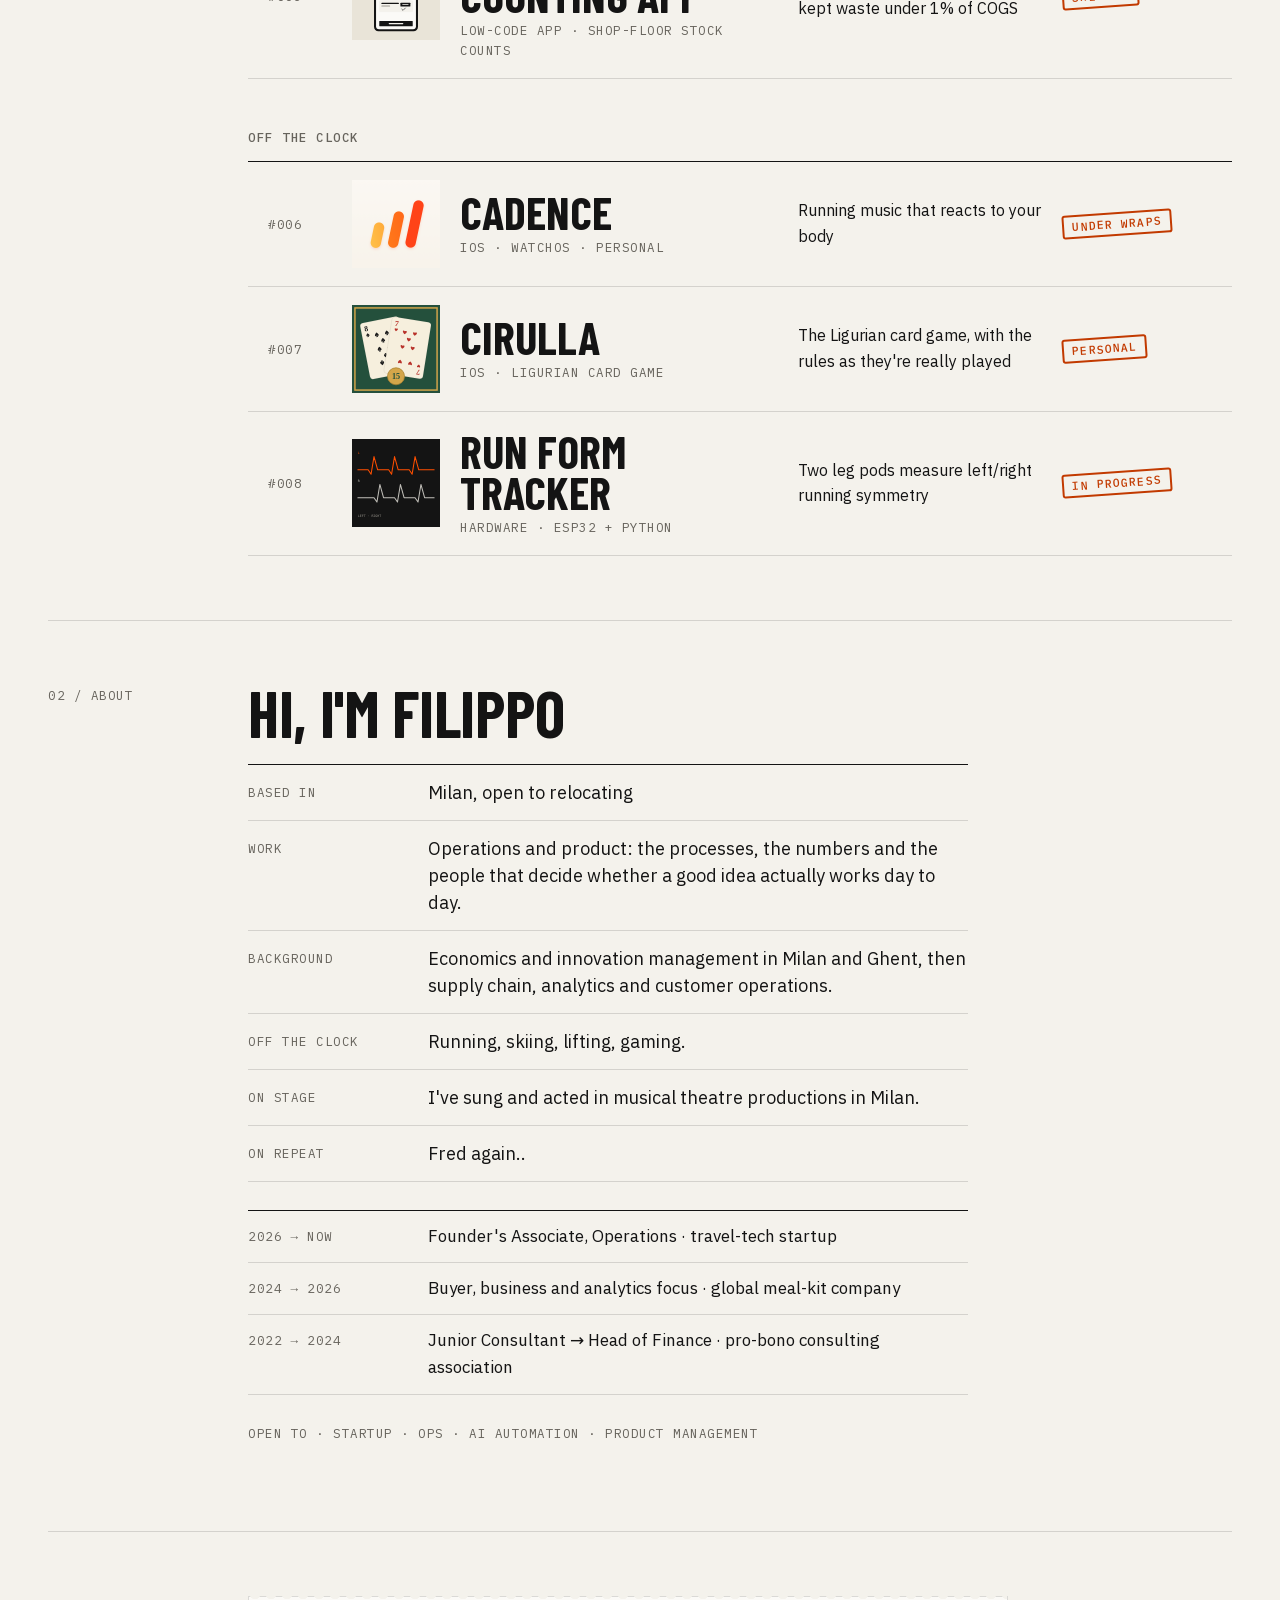
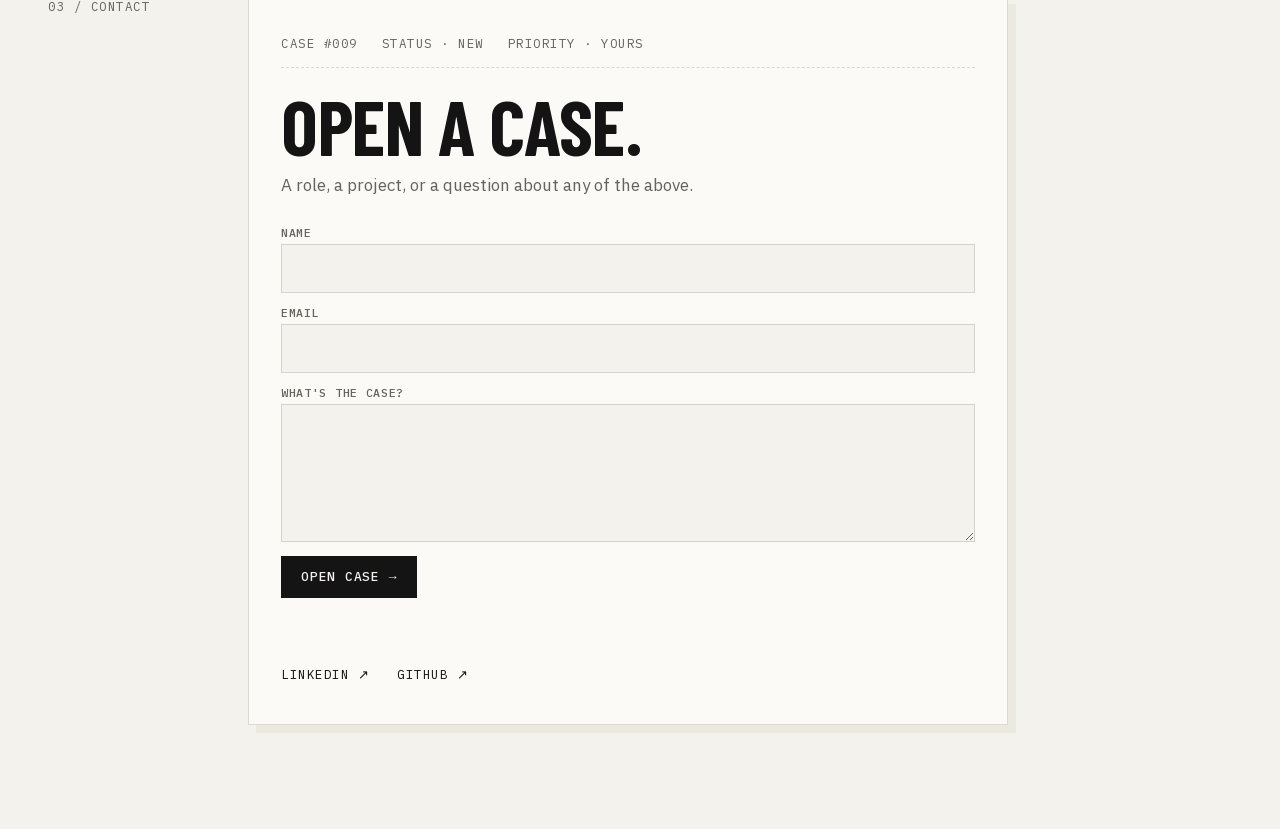
==== commit 48ca17fa: "Demos: Magpie before Orb" ====
--- a/index.html
+++ b/index.html
@@ -111,6 +111,27 @@
             </ol>
           </figure>
         </div>
+        <div class="demo" data-demo="magpie-browser" hidden>
+          <p class="chat-intro"><strong>Simulated demo:</strong> Magpie, a Chrome extension. It captures the booking while the agent works in the admin tool, then fills the vendor's form in one click.</p>
+          <figure class="chat">
+            <figcaption class="chat-head mono"><span>SIMULATED · MAGPIE</span><span class="tabs"><span class="tab" data-tab="admin">ADMIN</span><span class="tab active" data-tab="vendor">VENDOR</span></span></figcaption>
+            <ol class="chat-log sheet-log" data-chat>
+              <li data-kind="label" hidden data-wait="400"><span class="msg-text">ADMIN TOOL · ORDER #A-10492 · ADD-ON PURCHASE</span></li>
+              <li data-kind="them" data-type="none" class="field" hidden data-wait="250"><b>Booking ref</b><span class="msg-text">K7Q2XM</span></li>
+              <li data-kind="them" data-type="none" class="field" hidden data-wait="250"><b>Surname</b><span class="msg-text">ROSSI</span></li>
+              <li data-kind="them" data-type="none" class="field" hidden data-wait="250"><b>First name</b><span class="msg-text">GIULIA</span></li>
+              <li data-kind="them" data-type="none" class="field" hidden data-wait="250"><b>Add-on</b><span class="msg-text">1 × checked bag 23 kg</span></li>
+              <li data-kind="label" class="toast" hidden data-wait="900"><span class="msg-text">✓ CAPTURED BY MAGPIE</span></li>
+              <li data-kind="tab" data-tab="vendor" hidden data-wait="1400"></li>
+              <li data-kind="label" data-wait="500"><span class="msg-text">VENDOR SITE · MANAGE BOOKING</span></li>
+              <li data-kind="them" data-type="none" data-fill class="field" data-wait="400"><b>Booking reference</b><span class="msg-text">K7Q2XM</span></li>
+              <li data-kind="them" data-type="none" data-fill class="field" data-wait="250"><b>Surname</b><span class="msg-text">ROSSI</span></li>
+              <li data-kind="click" class="click-row clicked chip-row" data-fills data-wait="700"><span class="slack-btn primary pressed" data-target data-before="Fill with Magpie · K7Q2XM · ROSSI" data-after="✓ Filled by Magpie">✓ Filled by Magpie</span></li>
+              <li data-kind="click" class="click-row clicked sheet-press" data-wait="600"><span class="slack-btn primary pressed" data-target data-before="FIND BOOKING →" data-after="✓ FOUND">✓ FOUND</span></li>
+              <li data-kind="label" class="done" data-wait="600"><span class="msg-text">BOOKING FOUND ✓ · 1 CLICK, 0 TYPED</span></li>
+            </ol>
+          </figure>
+        </div>
         <div class="demo" data-demo="orb-slack" hidden>
           <p class="chat-intro"><strong>Simulated demo:</strong> Orb, a Slack bot: a lookup in the thread, a hand-off to Hound with live status updated in place, and a booking change the vendor never announced.</p>
           <figure class="chat">
@@ -135,27 +156,6 @@
             </ol>
           </figure>
         </div>
-        <div class="demo" data-demo="magpie-browser" hidden>
-          <p class="chat-intro"><strong>Simulated demo:</strong> Magpie, a Chrome extension. It captures the booking while the agent works in the admin tool, then fills the vendor's form in one click.</p>
-          <figure class="chat">
-            <figcaption class="chat-head mono"><span>SIMULATED · MAGPIE</span><span class="tabs"><span class="tab" data-tab="admin">ADMIN</span><span class="tab active" data-tab="vendor">VENDOR</span></span></figcaption>
-            <ol class="chat-log sheet-log" data-chat>
-              <li data-kind="label" hidden data-wait="400"><span class="msg-text">ADMIN TOOL · ORDER #A-10492 · ADD-ON PURCHASE</span></li>
-              <li data-kind="them" data-type="none" class="field" hidden data-wait="250"><b>Booking ref</b><span class="msg-text">K7Q2XM</span></li>
-              <li data-kind="them" data-type="none" class="field" hidden data-wait="250"><b>Surname</b><span class="msg-text">ROSSI</span></li>
-              <li data-kind="them" data-type="none" class="field" hidden data-wait="250"><b>First name</b><span class="msg-text">GIULIA</span></li>
-              <li data-kind="them" data-type="none" class="field" hidden data-wait="250"><b>Add-on</b><span class="msg-text">1 × checked bag 23 kg</span></li>
-              <li data-kind="label" class="toast" hidden data-wait="900"><span class="msg-text">✓ CAPTURED BY MAGPIE</span></li>
-              <li data-kind="tab" data-tab="vendor" hidden data-wait="1400"></li>
-              <li data-kind="label" data-wait="500"><span class="msg-text">VENDOR SITE · MANAGE BOOKING</span></li>
-              <li data-kind="them" data-type="none" data-fill class="field" data-wait="400"><b>Booking reference</b><span class="msg-text">K7Q2XM</span></li>
-              <li data-kind="them" data-type="none" data-fill class="field" data-wait="250"><b>Surname</b><span class="msg-text">ROSSI</span></li>
-              <li data-kind="click" class="click-row clicked chip-row" data-fills data-wait="700"><span class="slack-btn primary pressed" data-target data-before="Fill with Magpie · K7Q2XM · ROSSI" data-after="✓ Filled by Magpie">✓ Filled by Magpie</span></li>
-              <li data-kind="click" class="click-row clicked sheet-press" data-wait="600"><span class="slack-btn primary pressed" data-target data-before="FIND BOOKING →" data-after="✓ FOUND">✓ FOUND</span></li>
-              <li data-kind="label" class="done" data-wait="600"><span class="msg-text">BOOKING FOUND ✓ · 1 CLICK, 0 TYPED</span></li>
-            </ol>
-          </figure>
-        </div>
         <div class="demo" data-demo="incident-ticket" hidden>
           <p class="chat-intro"><strong>Simulated demo:</strong> Ticketinator, my incident classification system in a Google Sheet. The warehouse office picks three fields; the sheet fills the rest, writes the title and sends the ticket.</p>
           <figure class="chat">
@@ -178,7 +178,7 @@
           </figure>
         </div>
         </div>
-        <nav class="demo-nav mono" data-demo-nav aria-label="Demos" hidden><span class="demo-label">▶ DEMOS</span> <button type="button" data-goto="hound" aria-current="true">Hound</button> <button type="button" data-goto="orb-slack">Orb</button> <button type="button" data-goto="magpie-browser">Magpie</button> <button type="button" data-goto="incident-ticket">Ticketinator</button></nav>
+        <nav class="demo-nav mono" data-demo-nav aria-label="Demos" hidden><span class="demo-label">▶ DEMOS</span> <button type="button" data-goto="hound" aria-current="true">Hound</button> <button type="button" data-goto="magpie-browser">Magpie</button> <button type="button" data-goto="orb-slack">Orb</button> <button type="button" data-goto="incident-ticket">Ticketinator</button></nav>
       </div>
     </div>
   </section>
--- a/assets/css/site.css
+++ b/assets/css/site.css
@@ -138,7 +138,7 @@
 .cases-group { margin: 0 0 14px; color: var(--muted); font-weight: 500; }
 .cases + .cases-group { margin-top: 48px; }
 .hero-role { margin: 0 0 14px; font-weight: 500; }
-.to-cases { display: none; text-decoration: none; margin-top: 4px; }
+.to-cases { display: none; text-decoration: none; padding: 8px 0; }
 .career { list-style: none; margin: 0 0 28px; padding: 0; border-top: 1px solid var(--ink); }
 .career li { display: grid; grid-template-columns: 180px minmax(0, 1fr); padding: 12px 0; border-bottom: 1px solid var(--rule); font-size: 17px; }
 .career-when { color: var(--muted); padding-top: 3px; }
@@ -151,7 +151,7 @@
 .case-no { color: var(--muted); }
 .case-thumb { width: 88px; height: 88px; object-fit: cover; }
 .case-main { display: grid; gap: 4px; min-width: 0; }
-.case-name { font: 700 clamp(34px, 3.6vw, 52px)/.9 var(--f-display); text-transform: uppercase; transition: transform .2s ease; }
+.case-name { font: 700 clamp(30px, 3.6vw, 52px)/.9 var(--f-display); text-transform: uppercase; transition: transform .2s ease; }
 .case:hover .case-name { transform: translateX(6px); }
 .case-kind { color: var(--muted); }
 .case-result { font-size: 16px; }
@@ -187,11 +187,11 @@
 .status { min-height: 1.6em; margin: 0; }
 .status[data-state="ok"], .status[data-state="error"] { color: var(--stamp); }
 .elsewhere { display: flex; gap: 28px; margin: 24px 0 0; }
-.elsewhere a { text-decoration: none; }
+.elsewhere a { display: inline-block; padding: 8px 0; text-decoration: none; }
 .elsewhere a:hover { color: var(--stamp); }
 
 /* Project pages */
-.back { display: inline-block; margin-top: 28px; text-decoration: none; }
+.back { display: inline-block; margin-top: 20px; padding: 8px 0; text-decoration: none; }
 .back:hover { color: var(--stamp); }
 .project-head { padding: 8vh 0 7vh; display: grid; gap: 22px; justify-items: start; border-bottom: 1px solid var(--rule); }
 .project-top { display: flex; flex-wrap: wrap; gap: 12px 20px; align-items: center; }
@@ -241,14 +241,11 @@
 .next-desc { color: var(--muted); font-size: 18px; }
 @media (prefers-reduced-motion: reduce) { .next a, .next-arrow { transition: none; } .next a:hover .next-arrow { transform: none; } }
 
-@media (max-width: 760px) {
-  .menu-btn { display: block; }
-  .nav { display: none; position: fixed; top: var(--frame-h); left: 0; right: 0; flex-direction: column; align-items: flex-start; gap: 18px; padding: 20px var(--gutter) 28px; background: var(--bg); border-bottom: 1px solid var(--rule); }
-  :root[data-menu-open] .nav { display: flex; }
-  .frame-bottom .status-right { display: none; }
-  .row { grid-template-columns: 1fr; gap: 20px; padding: 44px 0; }
-  .chapters { grid-template-columns: 1fr; }
-  .chapter { padding: 40px 0; }
+/* Tablets: section labels go above the content; below 900 the hero and case rows stack */
+@media (max-width: 1100px) {
+  .row { grid-template-columns: 1fr; gap: 20px; }
+}
+@media (max-width: 900px) {
   .hero-grid { grid-template-columns: 1fr; gap: 32px; }
   .chat { height: 440px; }
   .cases-head { display: none; }
@@ -258,10 +255,21 @@
   .case-main { grid-area: main; }
   .case-result { grid-area: result; margin-top: 8px; }
   .case .stamp { grid-area: stamp; margin-top: 6px; }
+}
+
+@media (max-width: 760px) {
+  .menu-btn { display: block; }
+  .nav { display: none; position: fixed; top: var(--frame-h); left: 0; right: 0; flex-direction: column; align-items: flex-start; gap: 18px; padding: 20px var(--gutter) 28px; background: var(--bg); border-bottom: 1px solid var(--rule); }
+  :root[data-menu-open] .nav { display: flex; }
+  .frame-bottom .status-right { display: none; }
+  .row { grid-template-columns: 1fr; gap: 20px; padding: 44px 0; }
+  .chapters { grid-template-columns: 1fr; }
+  .chapter { padding: 40px 0; }
   .profile { grid-template-columns: 1fr; }
   .profile dt { border-bottom: 0; padding-bottom: 0; }
   .profile dd { padding-top: 4px; }
   .to-cases { display: inline-block; }
+  .project-head .display { font-size: clamp(40px, 13vw, 64px); }
   .career li { grid-template-columns: 1fr; gap: 2px; }
   .ticket { padding: 28px 18px 22px; box-shadow: 4px 4px 0 var(--panel); }
   .meta { grid-template-columns: 1fr 1fr; gap: 14px 0; }
